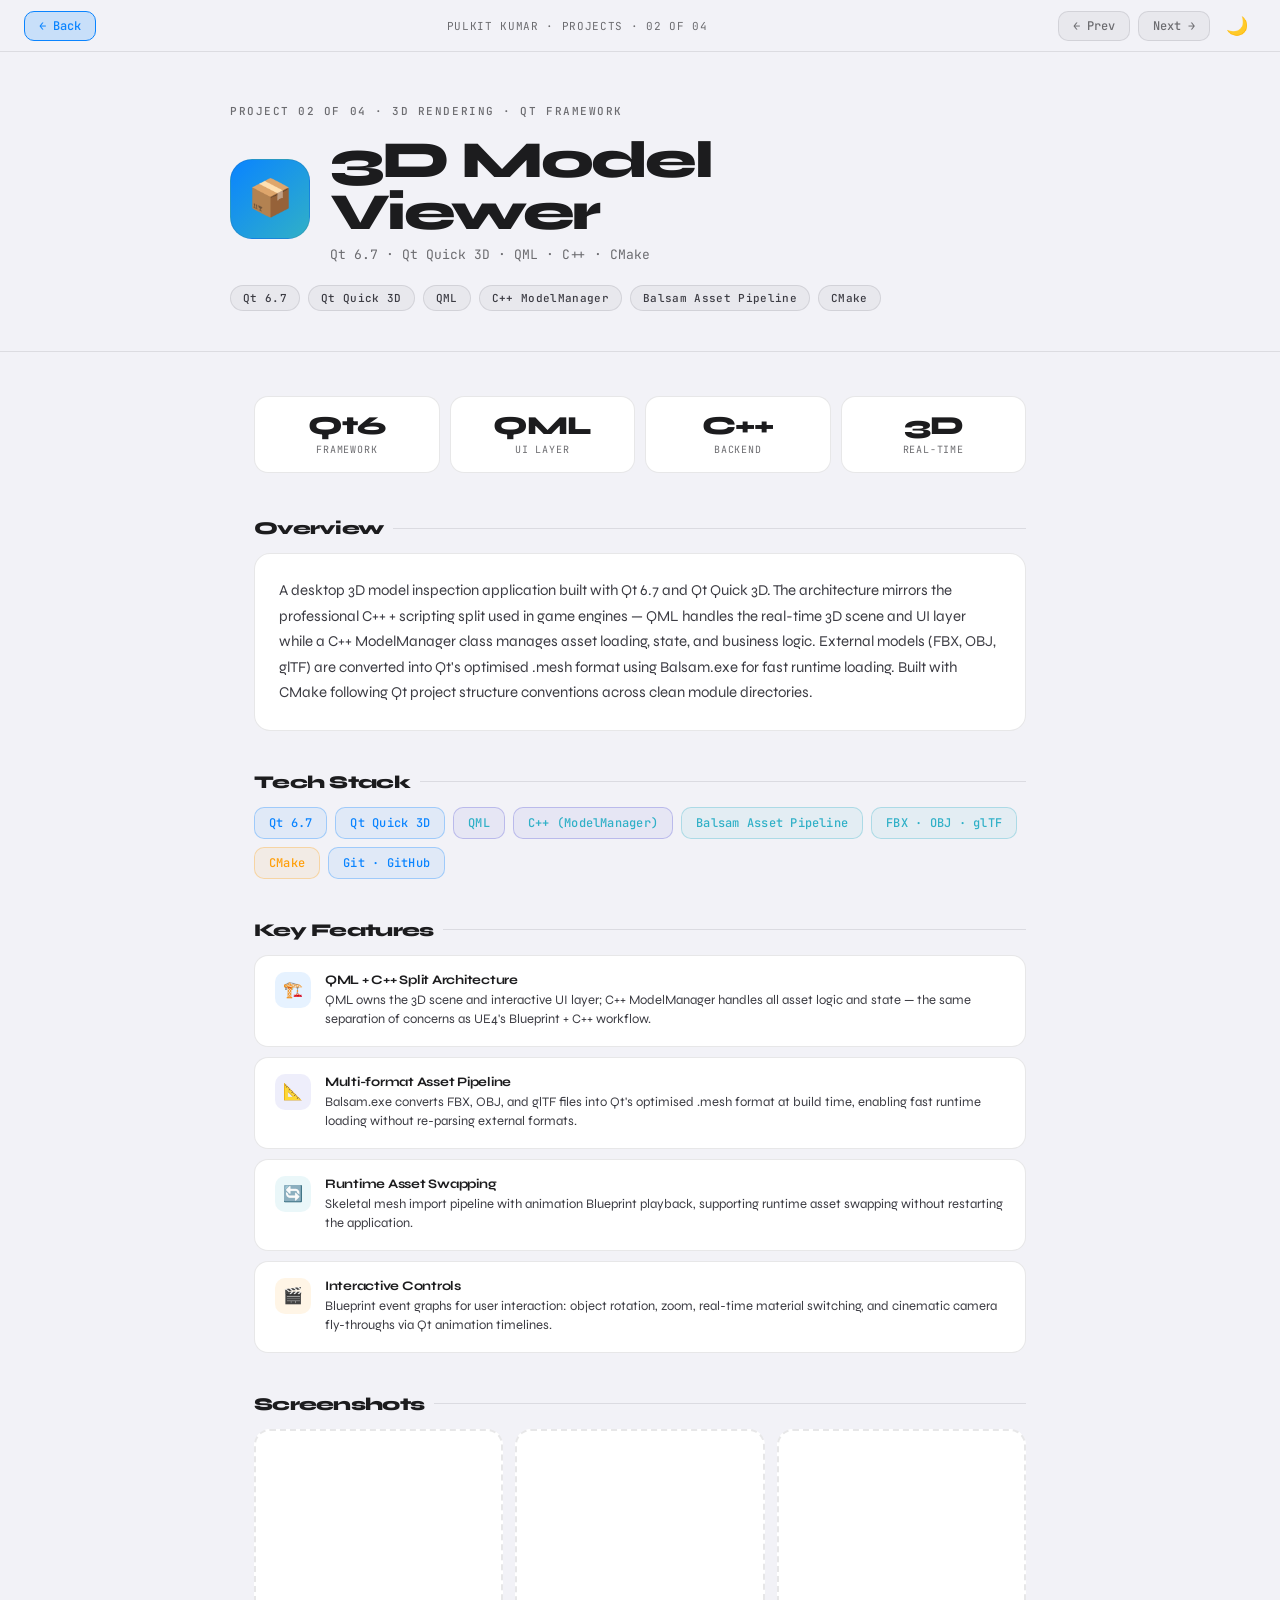
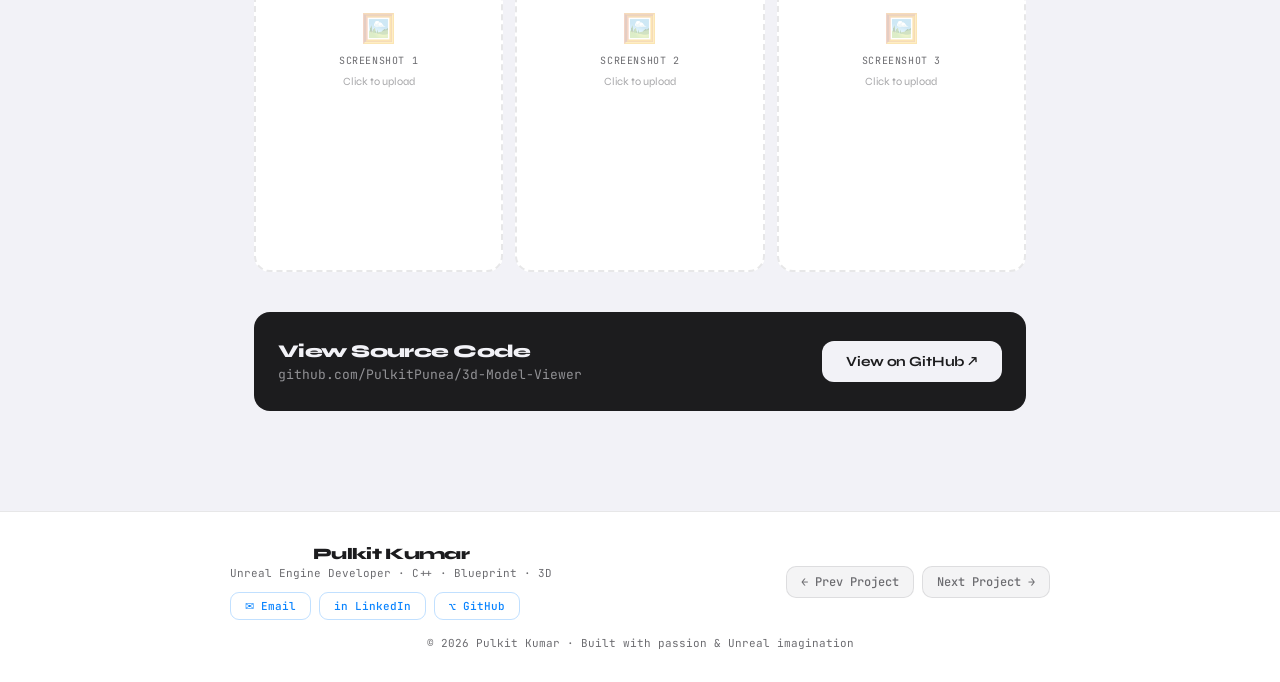
==== project-3d-model-viewer.html @ 206bf2f6 "designChange-2.1" ====
<!DOCTYPE html>
<html lang="en" data-theme="light">
<head>
<meta charset="UTF-8"/>
<meta name="viewport" content="width=device-width,initial-scale=1.0"/>
<title>3D Model Viewer · Pulkit Kumar</title>
<link href="https://fonts.googleapis.com/css2?family=Syne:wght@400;700;800&family=JetBrains+Mono:wght@400;500&display=swap" rel="stylesheet"/>
<link rel="stylesheet" href="style.css"/>
</head>
<body><nav class="proj-nav">
  <div class="proj-nav-left"><a class="back-btn" href="index.html">← Back</a></div>
  <div class="proj-nav-center">pulkit kumar · projects · 02 of 04</div>
  <div class="proj-nav-right">
    <a class="prev-next" href="project-vehicle-simulator.html">← Prev</a>
    <a class="prev-next" href="project-facemask.html">Next →</a>
    <button class="theme-btn" id="themeBtn" onclick="toggleTheme()">🌙</button>
  </div>
</nav>
<div class="proj-hero">
  <div class="proj-hero-inner">
    <div class="proj-eyebrow">Project 02 of 04 · 3D Rendering · Qt Framework</div>
    <div class="proj-icon-title">
      <div class="proj-icon-big">📦</div>
      <div>
        <div class="proj-title">3D Model<br>Viewer</div>
        <div class="proj-subtitle">Qt 6.7 · Qt Quick 3D · QML · C++ · CMake</div>
      </div>
    </div>
    <div class="proj-hero-meta">
      <span class="meta-pill">Qt 6.7</span>
      <span class="meta-pill">Qt Quick 3D</span>
      <span class="meta-pill">QML</span>
      <span class="meta-pill">C++ ModelManager</span>
      <span class="meta-pill">Balsam Asset Pipeline</span>
      <span class="meta-pill">CMake</span>
    </div>
  </div>
</div>
<div class="proj-content">
  <div class="proj-stats">
    <div class="proj-stat-card"><div class="proj-stat-num">Qt6</div><div class="proj-stat-label">Framework</div></div>
    <div class="proj-stat-card"><div class="proj-stat-num">QML</div><div class="proj-stat-label">UI Layer</div></div>
    <div class="proj-stat-card"><div class="proj-stat-num">C++</div><div class="proj-stat-label">Backend</div></div>
    <div class="proj-stat-card"><div class="proj-stat-num">3D</div><div class="proj-stat-label">Real-time</div></div>
  </div>
  <div class="proj-section">
    <div class="proj-section-title">Overview</div>
    <div class="proj-overview">A desktop 3D model inspection application built with Qt 6.7 and Qt Quick 3D. The architecture mirrors the professional C++ + scripting split used in game engines — QML handles the real-time 3D scene and UI layer while a C++ ModelManager class manages asset loading, state, and business logic. External models (FBX, OBJ, glTF) are converted into Qt's optimised .mesh format using Balsam.exe for fast runtime loading. Built with CMake following Qt project structure conventions across clean module directories.</div>
  </div>
  <div class="proj-section">
    <div class="proj-section-title">Tech Stack</div>
    <div class="tech-grid">
      <span class="tech-tag tt-blue">Qt 6.7</span>
      <span class="tech-tag tt-blue">Qt Quick 3D</span>
      <span class="tech-tag tt-indigo">QML</span>
      <span class="tech-tag tt-indigo">C++ (ModelManager)</span>
      <span class="tech-tag tt-teal">Balsam Asset Pipeline</span>
      <span class="tech-tag tt-teal">FBX · OBJ · glTF</span>
      <span class="tech-tag tt-orange">CMake</span>
      <span class="tech-tag tt-blue">Git · GitHub</span>
    </div>
  </div>
  <div class="proj-section">
    <div class="proj-section-title">Key Features</div>
    <div class="features-list">
      <div class="feature-row"><div class="feature-icon fi-blue">🏗️</div><div><div class="feature-label">QML + C++ Split Architecture</div><div class="feature-desc">QML owns the 3D scene and interactive UI layer; C++ ModelManager handles all asset logic and state — the same separation of concerns as UE4's Blueprint + C++ workflow.</div></div></div>
      <div class="feature-row"><div class="feature-icon fi-indigo">📐</div><div><div class="feature-label">Multi-format Asset Pipeline</div><div class="feature-desc">Balsam.exe converts FBX, OBJ, and glTF files into Qt's optimised .mesh format at build time, enabling fast runtime loading without re-parsing external formats.</div></div></div>
      <div class="feature-row"><div class="feature-icon fi-teal">🔄</div><div><div class="feature-label">Runtime Asset Swapping</div><div class="feature-desc">Skeletal mesh import pipeline with animation Blueprint playback, supporting runtime asset swapping without restarting the application.</div></div></div>
      <div class="feature-row"><div class="feature-icon fi-orange">🎬</div><div><div class="feature-label">Interactive Controls</div><div class="feature-desc">Blueprint event graphs for user interaction: object rotation, zoom, real-time material switching, and cinematic camera fly-throughs via Qt animation timelines.</div></div></div>
    </div>
  </div>
  <div class="proj-section">
    <div class="proj-section-title">Screenshots</div>
    <div class="screenshots-grid"><div class="screenshot-slot" id="ss0">
        <input type="file" accept="image/*" onchange="loadImage(this,'ss0')"/>
        <div class="ss-icon">🖼️</div>
        <div class="ss-label">Screenshot 1</div>
        <div class="ss-hint">Click to upload</div>
        <img id="ss0-img" src="" alt=""/>
      </div><div class="screenshot-slot" id="ss1">
        <input type="file" accept="image/*" onchange="loadImage(this,'ss1')"/>
        <div class="ss-icon">🖼️</div>
        <div class="ss-label">Screenshot 2</div>
        <div class="ss-hint">Click to upload</div>
        <img id="ss1-img" src="" alt=""/>
      </div><div class="screenshot-slot" id="ss2">
        <input type="file" accept="image/*" onchange="loadImage(this,'ss2')"/>
        <div class="ss-icon">🖼️</div>
        <div class="ss-label">Screenshot 3</div>
        <div class="ss-hint">Click to upload</div>
        <img id="ss2-img" src="" alt=""/>
      </div></div>
  </div>
  <div class="proj-section"><div class="github-cta">
      <div>
        <div class="github-cta-title">View Source Code</div>
        <div class="github-cta-sub">github.com/PulkitPunea/3d-Model-Viewer</div>
      </div>
      <a class="github-link" href="https://github.com/PulkitPunea/3d-Model-Viewer" target="_blank">View on GitHub ↗</a>
    </div></div>
</div><footer class="proj-footer">
  <div class="proj-footer-inner">
    <div>
      <div class="pf-name">Pulkit Kumar</div>
      <div class="pf-sub">Unreal Engine Developer · C++ · Blueprint · 3D</div>
      <div class="pf-links">
        <a class="pf-link" href="mailto:pulkitpunea2@gmail.com">✉ Email</a>
        <a class="pf-link" href="https://www.linkedin.com/in/pulkit-kumar-53a23a259/" target="_blank">in LinkedIn</a>
        <a class="pf-link" href="https://github.com/PulkitPunea" target="_blank">⌥ GitHub</a>
      </div>
    </div>
    <div class="pf-nav">
      <a class="pf-nav-btn" href="project-vehicle-simulator.html">← Prev Project</a>
      <a class="pf-nav-btn" href="project-facemask.html">Next Project →</a>
    </div>
  </div>
  <div class="pf-copy">© 2026 Pulkit Kumar · Built with passion & Unreal imagination</div>
</footer><script>
let t="light";
function toggleTheme(){t=t==="light"?"dark":"light";document.documentElement.setAttribute("data-theme",t);document.getElementById("themeBtn").textContent=t==="dark"?"☀️":"🌙";}
function loadImage(input,id){const f=input.files[0];if(!f)return;const r=new FileReader();r.onload=e=>{document.getElementById(id+"-img").src=e.target.result;document.getElementById(id).classList.add("has-image");};r.readAsDataURL(f);}
</script></body></html>
---- style.css ----
/* ============================================================
   PULKIT KUMAR PORTFOLIO — style.css
   ============================================================

   THEME SWITCHER — uncomment ONE block to activate a theme
   ---------------------------------------------------------- */

/* ── THEME 1: Blue + Purple (Indigo) — DEFAULT ──
:root {
  --accent:  #0A84FF;
  --accent2: #5856D6;
  --accentG: linear-gradient(135deg, #0A84FF, #5856D6);
  --accentGH:linear-gradient(90deg,  #0A84FF, #5856D6);
  --glow:    rgba(10, 132, 255, .18);
  --banner:  linear-gradient(90deg, #0A84FF, #5856D6);
}
*/
/* ── THEME 2: Blue + Teal — uncomment to use ── */
:root {
  --accent:  #0A84FF;
  --accent2: #30B0C7;
  --accentG: linear-gradient(135deg, #0A84FF, #30B0C7);
  --accentGH:linear-gradient(90deg,  #0A84FF, #30B0C7);
  --glow:    rgba(10, 132, 255, .18);
  --banner:  linear-gradient(90deg, #0A84FF, #30B0C7);
}

/* ── THEME 3: Blue + Orange — uncomment to use ──
:root {
  --accent:  #0A84FF;
  --accent2: #FF9F0A;
  --accentG: linear-gradient(135deg, #0A84FF, #FF9F0A);
  --accentGH:linear-gradient(90deg,  #0A84FF, #FF9F0A);
  --glow:    rgba(10, 132, 255, .18);
  --banner:  linear-gradient(90deg, #0A84FF, #FF9F0A);
}
*/

/* ── THEME 4: Pure Blue (monochrome) — uncomment to use ──
:root {
  --accent:  #0A84FF;
  --accent2: #0062CC;
  --accentG: linear-gradient(135deg, #0A84FF, #0062CC);
  --accentGH:linear-gradient(90deg,  #0A84FF, #0062CC);
  --glow:    rgba(10, 132, 255, .18);
  --banner:  linear-gradient(90deg, #0A84FF, #0062CC);
}
*/

/* ── THEME 5: Purple + Pink (Indigo + Rose) — uncomment to use ──
:root {
  --accent:  #5856D6;
  --accent2: #FF2D78;
  --accentG: linear-gradient(135deg, #5856D6, #FF2D78);
  --accentGH:linear-gradient(90deg,  #5856D6, #FF2D78);
  --glow:    rgba(88, 86, 214, .18);
  --banner:  linear-gradient(90deg, #5856D6, #FF2D78);
}
*/

/* ── THEME 6: Green + Blue (original) — uncomment to use ──
:root {
  --accent:  #1A6B3C;
  --accent2: #0A84FF;
  --accentG: linear-gradient(135deg, #1A6B3C, #0A84FF);
  --accentGH:linear-gradient(90deg,  #1A6B3C, #0A84FF);
  --glow:    rgba(26, 107, 60, .18);
  --banner:  linear-gradient(90deg, #1A6B3C, #0A84FF);
}
*/

/* ============================================================
   SHARED VARIABLES (light + dark)
   ============================================================ */
:root {
  --blue:#0A84FF;--indigo:#5856D6;--teal:#30B0C7;--green:#34C759;
  --orange:#FF9F0A;--red:#FF3B30;
  --bg:#f2f2f7;--surface:#fff;--surface2:rgba(118,118,128,.08);
  --text:#1c1c1e;--text2:#3c3c43;--text3:#6c6c70;
  --sep:rgba(60,60,67,.12);--sep2:rgba(60,60,67,.06);
  --radius:16px;--radius2:12px;--radius3:20px;
}
[data-theme="dark"]{
  --bg:#000;--surface:#1c1c1e;--surface2:rgba(255,255,255,.08);
  --text:#fff;--text2:#ebebf5cc;--text3:#ebebf566;
  --sep:rgba(255,255,255,.12);--sep2:rgba(255,255,255,.06);
}

/* ============================================================
   RESET + BASE
   ============================================================ */
*{margin:0;padding:0;box-sizing:border-box}
html{scroll-behavior:smooth}
body{font-family:"Syne",system-ui,sans-serif;background:var(--bg);color:var(--text);
     transition:background .3s,color .3s;overflow-x:hidden}

/* ============================================================
   NAV
   ============================================================ */
nav{background:var(--bg);border-bottom:.5px solid var(--sep);padding:0 20px;
    display:flex;align-items:center;justify-content:space-between;height:52px;
    position:sticky;top:0;z-index:200;backdrop-filter:blur(20px);-webkit-backdrop-filter:blur(20px)}
.nav-left{display:flex;align-items:center;gap:4px}
.nav-tab{font-size:13px;font-weight:700;color:var(--text3);padding:7px 13px;border-radius:10px;
         cursor:pointer;border:none;background:none;font-family:"Syne",sans-serif;transition:all .2s}
.nav-tab.active{color:var(--accent);background:rgba(10,132,255,.1)}
.nav-right{display:flex;align-items:center;gap:8px}
.search-wrap{position:relative}
.search-input{background:var(--surface2);border:none;border-radius:10px;padding:7px 12px 7px 32px;
              font-size:13px;color:var(--text);font-family:"Syne",sans-serif;width:160px;outline:none;transition:width .3s}
.search-input:focus{width:220px;background:var(--surface);box-shadow:0 0 0 2px var(--glow)}
.search-icon{position:absolute;left:10px;top:50%;transform:translateY(-50%);color:var(--text3);pointer-events:none}
.theme-btn{background:none;border:none;cursor:pointer;font-size:18px;padding:4px 8px;border-radius:8px;
           transition:background .2s;color:var(--text)}
.theme-btn:hover{background:var(--surface2)}

/* ============================================================
   SEEKING BANNER
   ============================================================ */
.seeking-banner{background:var(--banner);padding:12px 20px;display:flex;align-items:center;
                justify-content:center;gap:12px;cursor:pointer;position:relative;overflow:hidden}
.seeking-banner::before{content:"";position:absolute;inset:0;
  background:repeating-linear-gradient(90deg,transparent,transparent 40px,rgba(255,255,255,.04) 40px,rgba(255,255,255,.04) 41px)}
.banner-pill{background:rgba(255,255,255,.2);color:#fff;font-size:11px;font-weight:700;
             font-family:"JetBrains Mono",monospace;padding:3px 10px;border-radius:20px;
             letter-spacing:.06em;text-transform:uppercase;flex-shrink:0}
.banner-text{color:#fff;font-size:13px;font-weight:700;letter-spacing:-.01em}
.banner-arrow{color:rgba(255,255,255,.7);font-size:14px;margin-left:4px}

/* ============================================================
   HERO
   ============================================================ */
.hero{padding:52px 24px 36px;max-width:860px;margin:0 auto}
.hero-top{display:flex;align-items:center;gap:24px;margin-bottom:20px}
.hero-avatar{width:90px;height:90px;border-radius:50%;object-fit:cover;
             border:3px solid var(--accent);box-shadow:0 0 0 4px var(--glow);
             flex-shrink:0;opacity:0;animation:fadeUp .5s .1s ease forwards}
.hero-eyebrow{font-family:"JetBrains Mono",monospace;font-size:11px;font-weight:500;
              color:var(--accent);text-transform:uppercase;letter-spacing:.14em;
              margin-bottom:8px;opacity:0;animation:fadeUp .5s .15s ease forwards}
.hero-name{font-size:clamp(42px,7vw,72px);font-weight:800;line-height:.95;
           letter-spacing:-.05em;color:var(--text);opacity:0;animation:fadeUp .5s .2s ease forwards}
.hero-name .grad{background:var(--accentG);-webkit-background-clip:text;
                 -webkit-text-fill-color:transparent;background-clip:text}
.hero-role{margin-top:14px;font-size:17px;color:var(--text3);font-weight:400;
           letter-spacing:-.01em;height:24px;opacity:0;animation:fadeUp .5s .3s ease forwards}
.typewriter{color:var(--accent);font-weight:700;border-right:2px solid var(--accent);padding-right:2px}
.hero-stats{display:flex;gap:28px;margin-top:28px;opacity:0;animation:fadeUp .5s .4s ease forwards}
.stat{text-align:center}
.stat-num{font-size:28px;font-weight:800;letter-spacing:-.04em;color:var(--text);line-height:1}
.stat-label{font-family:"JetBrains Mono",monospace;font-size:10px;color:var(--text3);
            text-transform:uppercase;letter-spacing:.08em;margin-top:3px}
.stat-div{width:.5px;background:var(--sep);height:40px;align-self:center}
.hero-badges{margin-top:22px;display:flex;flex-wrap:wrap;gap:7px;opacity:0;animation:fadeUp .5s .5s ease forwards}
.badge{font-family:"JetBrains Mono",monospace;font-size:11px;font-weight:500;
       padding:5px 11px;border-radius:20px;border:.5px solid;letter-spacing:.02em;white-space:nowrap}
.b-accent{color:var(--accent);border-color:rgba(10,132,255,.25);background:rgba(10,132,255,.07)}
.b-accent2{color:var(--accent2);border-color:rgba(88,86,214,.25);background:rgba(88,86,214,.07)}
.b-teal{color:#30B0C7;border-color:rgba(48,176,199,.25);background:rgba(48,176,199,.07)}
/* keep legacy aliases */
.b-blue{color:var(--accent);border-color:rgba(10,132,255,.25);background:rgba(10,132,255,.07)}
.b-indigo{color:var(--accent2);border-color:rgba(88,86,214,.25);background:rgba(88,86,214,.07)}
.b-green{color:var(--accent);border-color:rgba(10,132,255,.25);background:rgba(10,132,255,.07)}

/* ============================================================
   SECTIONS
   ============================================================ */
.section{max-width:860px;margin:0 auto;padding:0 24px 44px}
.section-header{display:flex;align-items:baseline;justify-content:space-between;margin-bottom:16px}
.section-title{font-size:22px;font-weight:800;letter-spacing:-.04em}
.section-more{font-size:14px;color:var(--accent);font-weight:700;cursor:pointer;
              border:none;background:none;font-family:"Syne",sans-serif}

/* ============================================================
   FEATURED CARD
   ============================================================ */
.featured-card{border-radius:var(--radius3);overflow:hidden;background:var(--surface);
               border:.5px solid var(--sep);cursor:pointer;transition:transform .25s,box-shadow .25s;
               opacity:0;animation:fadeUp .5s .3s ease forwards}
.featured-card:hover{transform:translateY(-3px);box-shadow:0 16px 48px rgba(0,0,0,.14)}
.featured-banner{height:210px;display:flex;align-items:flex-end;padding:22px;
                 position:relative;overflow:hidden}
.fb-0{background:linear-gradient(135deg,#0d1020,#1a1050,var(--accent2),var(--accent))}
.featured-icon{width:68px;height:68px;border-radius:18px;display:flex;align-items:center;
               justify-content:center;font-size:30px;background:rgba(255,255,255,.12);
               border:.5px solid rgba(255,255,255,.2);flex-shrink:0;backdrop-filter:blur(10px)}
.featured-text{padding-left:16px;flex:1}
.f-cat{font-family:"JetBrains Mono",monospace;font-size:10px;font-weight:500;
       color:rgba(255,255,255,.55);text-transform:uppercase;letter-spacing:.1em}
.f-title{font-size:22px;font-weight:800;color:#fff;letter-spacing:-.04em;line-height:1.05;margin-top:3px}
.f-sub{font-size:12px;color:rgba(255,255,255,.55);margin-top:5px}
.featured-body{padding:16px 20px 20px;display:flex;align-items:flex-start;
               justify-content:space-between;gap:16px}
.featured-desc{font-size:14px;color:var(--text2);line-height:1.55;flex:1;font-weight:400}

/* ============================================================
   GET BUTTON (App Store style)
   ============================================================ */
.get-btn{
  background:var(--surface2);color:var(--accent);
  font-size:13px;font-weight:700;font-family:"Syne",sans-serif;
  padding:7px 22px;border-radius:20px;border:none;cursor:pointer;
  white-space:nowrap;flex-shrink:0;transition:all .2s;
  letter-spacing:-.01em;text-decoration:none;
  display:inline-flex;align-items:center;justify-content:center;
  min-width:76px;position:relative;overflow:hidden;
}
.get-btn:hover,.get-btn.open{background:var(--accent);color:#fff}
.get-btn.loading{color:transparent;pointer-events:none}
.get-btn.loading::after{
  content:"";position:absolute;top:50%;left:50%;
  width:14px;height:14px;margin:-7px 0 0 -7px;
  border:2px solid rgba(255,255,255,.3);border-top-color:var(--accent);
  border-radius:50%;animation:spin .7s linear infinite;
}
.get-btn.open{background:var(--accent);color:#fff}

/* ============================================================
   ALL PROJECTS GRID
   ============================================================ */
.apps-grid{display:grid;grid-template-columns:1fr 1fr;gap:.5px;background:var(--sep);
           border-radius:var(--radius2);overflow:hidden;border:.5px solid var(--sep);
           opacity:0;animation:fadeUp .5s .4s ease forwards}
.app-row{background:var(--surface);padding:13px 15px;display:flex;align-items:center;
         gap:12px;cursor:pointer;transition:background .15s;text-decoration:none}
.app-row:hover{background:rgba(10,132,255,.04)}
.app-icon{width:52px;height:52px;border-radius:14px;display:flex;align-items:center;
          justify-content:center;font-size:22px;flex-shrink:0;position:relative}
.ai-0{background:linear-gradient(135deg,#0d1020,var(--accent2))}
.ai-1{background:linear-gradient(135deg,#003d44,#30B0C7)}
.ai-2{background:linear-gradient(135deg,#7a2500,#FF6B35)}
.ai-3{background:linear-gradient(135deg,#1a0d3a,#5856D6)}
.new-dot{position:absolute;top:-3px;right:-3px;width:10px;height:10px;
         background:var(--red);border-radius:50%;border:2px solid var(--bg)}
.app-info{flex:1;min-width:0}
.app-name{font-size:13px;font-weight:700;letter-spacing:-.02em;white-space:nowrap;
          overflow:hidden;text-overflow:ellipsis;color:var(--text)}
.app-tag{font-family:"JetBrains Mono",monospace;font-size:10px;color:var(--text3);margin-top:2px}
.app-stars{display:flex;gap:1px;margin-top:4px}
.star{color:#FF9F0A;font-size:10px}

/* small GET button in grid rows */
.get-sm{
  background:var(--surface2);color:var(--accent);
  font-size:12px;font-weight:700;font-family:"Syne",sans-serif;
  padding:5px 16px;border-radius:14px;border:none;cursor:pointer;
  flex-shrink:0;transition:all .2s;white-space:nowrap;text-decoration:none;
  min-width:60px;text-align:center;position:relative;overflow:hidden;
  display:inline-flex;align-items:center;justify-content:center;
}
.get-sm:hover,.get-sm.open{background:var(--accent);color:#fff}
.get-sm.loading{color:transparent;pointer-events:none}
.get-sm.loading::after{
  content:"";position:absolute;top:50%;left:50%;
  width:12px;height:12px;margin:-6px 0 0 -6px;
  border:2px solid rgba(255,255,255,.3);border-top-color:var(--accent);
  border-radius:50%;animation:spin .7s linear infinite;
}

/* ============================================================
   SKILLS
   ============================================================ */
.skills-grid{display:grid;grid-template-columns:1fr 1fr;gap:10px;
             opacity:0;animation:fadeUp .5s .35s ease forwards}
.skill-card{background:var(--surface);border:.5px solid var(--sep);
            border-radius:var(--radius2);padding:14px 16px}
.skill-header{display:flex;justify-content:space-between;align-items:baseline;margin-bottom:10px}
.skill-name{font-size:13px;font-weight:700;letter-spacing:-.01em}
.skill-pct{font-family:"JetBrains Mono",monospace;font-size:11px;color:var(--text3)}
.skill-track{height:6px;background:var(--surface2);border-radius:3px;overflow:hidden}
.skill-fill{height:100%;border-radius:3px;width:0;transition:width 1.2s cubic-bezier(.4,0,.2,1)}
.sf-accent{background:var(--accentGH)}
.sf-teal{background:linear-gradient(90deg,#30B0C7,#34C759)}
.sf-indigo{background:var(--accent2)}
.sf-orange{background:linear-gradient(90deg,#FF9F0A,#FF3B30)}
.sf-blue{background:var(--accentGH)}
/* legacy aliases */
.sf-green{background:var(--accentGH)}

/* ============================================================
   CHANGELOG
   ============================================================ */
.changelog{background:var(--surface);border:.5px solid var(--sep);
           border-radius:var(--radius2);overflow:hidden;
           opacity:0;animation:fadeUp .5s .35s ease forwards}
.cl-row{padding:16px 18px;border-bottom:.5px solid var(--sep2);
        display:flex;gap:14px;align-items:flex-start}
.cl-row:last-child{border-bottom:none}
.cl-ver{font-family:"JetBrains Mono",monospace;font-size:10px;font-weight:500;
        color:var(--accent);background:var(--glow);border:.5px solid var(--accent);
        padding:3px 9px;border-radius:10px;white-space:nowrap;flex-shrink:0;margin-top:2px}
.cl-date{font-family:"JetBrains Mono",monospace;font-size:10px;color:var(--text3);margin-bottom:4px}
.cl-title{font-size:14px;font-weight:700;letter-spacing:-.02em;margin-bottom:4px}
.cl-desc{font-size:12px;color:var(--text2);line-height:1.5;font-weight:400}

/* ============================================================
   REVIEWS
   ============================================================ */
.reviews-grid{display:grid;grid-template-columns:1fr 1fr;gap:10px;
              opacity:0;animation:fadeUp .5s .35s ease forwards}
.review-card{background:var(--surface);border:.5px solid var(--sep);
             border-radius:var(--radius2);padding:16px}
.review-stars{display:flex;gap:2px;margin-bottom:8px}
.review-text{font-size:13px;color:var(--text2);line-height:1.5;font-weight:400;
             margin-bottom:10px;font-style:italic}
.review-author{display:flex;align-items:center;gap:8px}
.review-avatar{width:28px;height:28px;border-radius:50%;display:flex;align-items:center;
               justify-content:center;font-size:11px;font-weight:700;flex-shrink:0}
.ra-blue{background:rgba(10,132,255,.12);color:var(--blue)}
.ra-indigo{background:rgba(88,86,214,.12);color:var(--indigo)}
.ra-teal{background:rgba(48,176,199,.12);color:var(--teal)}
.ra-green{background:rgba(10,132,255,.12);color:var(--accent)}
.review-name{font-size:12px;font-weight:700;letter-spacing:-.01em}
.review-role{font-family:"JetBrains Mono",monospace;font-size:10px;color:var(--text3)}

/* ============================================================
   EDUCATION
   ============================================================ */
.edu-list{display:flex;flex-direction:column;gap:10px;
          opacity:0;animation:fadeUp .5s .35s ease forwards}
.edu-card{background:var(--surface);border:.5px solid var(--sep);
          border-radius:var(--radius2);padding:16px 18px;display:flex;align-items:center;gap:14px}
.edu-dot{width:42px;height:42px;border-radius:12px;background:var(--accentG);
         display:flex;align-items:center;justify-content:center;font-size:18px;flex-shrink:0}
.edu-title{font-size:14px;font-weight:700;letter-spacing:-.02em}
.edu-sub{font-family:"JetBrains Mono",monospace;font-size:11px;color:var(--text3);margin-top:3px}
.edu-gpa{margin-left:auto;font-family:"JetBrains Mono",monospace;font-size:14px;
         font-weight:500;color:var(--accent);white-space:nowrap}

/* ============================================================
   CERTIFICATIONS
   ============================================================ */
.cert-list{display:flex;flex-direction:column;gap:10px;
           opacity:0;animation:fadeUp .5s .35s ease forwards}
.cert-card{background:var(--surface);border:.5px solid var(--sep);
           border-radius:var(--radius2);padding:14px 18px;display:flex;align-items:center;gap:14px}
.cert-dot{width:42px;height:42px;border-radius:12px;
          background:linear-gradient(135deg,#FF9F0A,#FF3B30);
          display:flex;align-items:center;justify-content:center;font-size:18px;flex-shrink:0}
.cert-info{flex:1;min-width:0}
.cert-title{font-size:13px;font-weight:700;letter-spacing:-.02em;line-height:1.3}
.cert-sub{font-family:"JetBrains Mono",monospace;font-size:10px;color:var(--text3);margin-top:3px}
.cert-right{display:flex;flex-direction:column;align-items:flex-end;gap:6px;flex-shrink:0}
.cert-badge{font-family:"JetBrains Mono",monospace;font-size:10px;font-weight:500;
            color:#FF9F0A;background:rgba(255,159,10,.1);border:.5px solid rgba(255,159,10,.3);
            padding:3px 8px;border-radius:8px;white-space:nowrap}
.cert-link{font-family:"JetBrains Mono",monospace;font-size:10px;font-weight:500;
           color:var(--accent);text-decoration:none;border:.5px solid rgba(10,132,255,.25);
           padding:3px 8px;border-radius:8px;white-space:nowrap;transition:all .15s}
.cert-link:hover{background:var(--accent);color:#fff;border-color:var(--accent)}

/* ============================================================
   INFORMATION GRID
   ============================================================ */
.info-grid{display:grid;grid-template-columns:repeat(3,1fr);gap:10px;
           opacity:0;animation:fadeUp .5s .35s ease forwards}
.info-card{background:var(--surface);border:.5px solid var(--sep);
           border-radius:var(--radius2);padding:14px 16px}
.info-label{font-family:"JetBrains Mono",monospace;font-size:10px;font-weight:500;
            color:var(--text3);text-transform:uppercase;letter-spacing:.1em;margin-bottom:6px}
.info-value{font-size:13px;font-weight:600;color:var(--text);letter-spacing:-.01em;line-height:1.35}

/* ============================================================
   NO RESULTS
   ============================================================ */
.no-results{text-align:center;padding:40px 20px;color:var(--text3);font-size:14px;display:none}

/* ============================================================
   FOOTER
   ============================================================ */
footer{background:var(--surface);border-top:.5px solid var(--sep);padding:28px 24px;text-align:center}
.footer-name{font-size:20px;font-weight:800;letter-spacing:-.04em;margin-bottom:6px}
.footer-sub{font-size:13px;color:var(--text3);margin-bottom:18px;font-family:"JetBrains Mono",monospace}
.footer-links{display:flex;justify-content:center;gap:10px;flex-wrap:wrap;margin-bottom:14px}
.footer-link{font-family:"JetBrains Mono",monospace;font-size:12px;color:var(--accent);
             text-decoration:none;border:.5px solid rgba(10,132,255,.3);padding:7px 16px;
             border-radius:10px;transition:all .15s;font-weight:500}
.footer-link:hover{background:var(--accent);color:#fff;border-color:var(--accent)}
.footer-copy{font-size:11px;color:var(--text3);font-family:"JetBrains Mono",monospace}

/* ============================================================
   PROJECT PAGE STYLES
   ============================================================ */
.proj-nav{
  background:var(--bg);border-bottom:.5px solid var(--sep);
  padding:0 24px;display:flex;align-items:center;justify-content:space-between;
  height:52px;position:sticky;top:0;z-index:200;
  backdrop-filter:blur(20px);-webkit-backdrop-filter:blur(20px);
}
.proj-nav-left{display:flex;align-items:center;gap:12px}
.back-btn{
  display:inline-flex;align-items:center;gap:6px;
  font-family:"JetBrains Mono",monospace;font-size:12px;font-weight:500;
  color:var(--accent);text-decoration:none;
  background:var(--glow);border:.5px solid var(--accent);
  padding:6px 14px;border-radius:10px;transition:all .15s;
}
.back-btn:hover{background:var(--accent);color:#fff}
.proj-nav-center{font-family:"JetBrains Mono",monospace;font-size:11px;
                 color:var(--text3);letter-spacing:.06em;text-transform:uppercase}
.proj-nav-right{display:flex;align-items:center;gap:8px}
.prev-next{
  display:inline-flex;align-items:center;gap:6px;
  font-family:"JetBrains Mono",monospace;font-size:12px;font-weight:500;
  color:var(--text3);text-decoration:none;
  background:var(--surface2);border:.5px solid var(--sep);
  padding:6px 14px;border-radius:10px;transition:all .15s;
}
.prev-next:hover{color:var(--accent);border-color:var(--accent);background:var(--glow)}

/* project hero */
.proj-hero{padding:52px 24px 40px;border-bottom:.5px solid var(--sep)}
.proj-hero-inner{max-width:820px;margin:0 auto}
.proj-eyebrow{
  font-family:"JetBrains Mono",monospace;font-size:11px;font-weight:500;
  color:var(--text3);text-transform:uppercase;letter-spacing:.14em;
  margin-bottom:16px;opacity:0;animation:fadeUp .5s .1s ease forwards;
}
.proj-icon-title{display:flex;align-items:center;gap:20px;margin-bottom:22px;
                 opacity:0;animation:fadeUp .5s .2s ease forwards}
.proj-icon-big{
  width:80px;height:80px;border-radius:22px;background:var(--accentG);
  border:.5px solid var(--sep);display:flex;align-items:center;justify-content:center;
  font-size:36px;flex-shrink:0;
}
.proj-title{font-size:clamp(30px,6vw,52px);font-weight:800;color:var(--text);
            letter-spacing:-.05em;line-height:1}
.proj-subtitle{font-size:13px;color:var(--text3);margin-top:8px;font-weight:400;
               font-family:"JetBrains Mono",monospace}
.proj-hero-meta{display:flex;gap:8px;flex-wrap:wrap;opacity:0;animation:fadeUp .5s .3s ease forwards}
.meta-pill{
  font-family:"JetBrains Mono",monospace;font-size:11px;font-weight:500;
  background:var(--surface2);color:var(--text2);border:.5px solid var(--sep);
  padding:5px 12px;border-radius:20px;letter-spacing:.03em;
}

/* ── PROJECT HERO STYLE A: Full gradient banner ──
   Uncomment this block and comment block B to use */
/*
.proj-hero{
  background:linear-gradient(160deg,#050510,#0d0d30,var(--accent2),var(--accent));
  padding:64px 24px 52px;position:relative;overflow:hidden;
  border-bottom:none;
}
.proj-hero::before{
  content:"";position:absolute;inset:0;
  background:repeating-linear-gradient(45deg,transparent,transparent 60px,rgba(255,255,255,.015) 60px,rgba(255,255,255,.015) 61px);
}
.proj-hero::after{
  content:"";position:absolute;bottom:-1px;left:0;right:0;height:60px;
  background:linear-gradient(to bottom,transparent,var(--bg));
}
.proj-hero-inner{position:relative;z-index:1}
.proj-eyebrow{color:rgba(255,255,255,.5)}
.proj-title{color:#fff}
.proj-subtitle{color:rgba(255,255,255,.55)}
.proj-icon-big{background:rgba(255,255,255,.12);border:.5px solid rgba(255,255,255,.2);backdrop-filter:blur(10px)}
.meta-pill{background:rgba(255,255,255,.1);color:rgba(255,255,255,.8);border:.5px solid rgba(255,255,255,.15)}
*/

/* ── PROJECT HERO STYLE B: Frosted glass ── (active by default)
   Uncomment this block and comment block A to use frosted glass */
/*
.proj-hero{
  background:linear-gradient(160deg,rgba(10,132,255,.06),rgba(88,86,214,.06));
  border-bottom:.5px solid var(--sep);
  padding:52px 24px 40px;
  backdrop-filter:blur(40px);
}
*/

/* project content */
.proj-content{max-width:820px;margin:0 auto;padding:44px 24px 60px}
.proj-stats{display:grid;grid-template-columns:repeat(4,1fr);gap:10px;
            margin-bottom:44px;opacity:0;animation:fadeUp .5s .35s ease forwards}
.proj-stat-card{background:var(--surface);border:.5px solid var(--sep);
                border-radius:14px;padding:16px;text-align:center}
.proj-stat-num{font-size:26px;font-weight:800;letter-spacing:-.04em;color:var(--text);line-height:1}
.proj-stat-label{font-family:"JetBrains Mono",monospace;font-size:10px;color:var(--text3);
                 text-transform:uppercase;letter-spacing:.08em;margin-top:4px}
.proj-section{margin-bottom:40px;opacity:0;animation:fadeUp .5s .4s ease forwards}
.proj-section-title{
  font-size:18px;font-weight:800;letter-spacing:-.04em;
  margin-bottom:14px;display:flex;align-items:center;gap:10px;
}
.proj-section-title::after{content:"";flex:1;height:.5px;background:var(--sep)}
.proj-overview{background:var(--surface);border:.5px solid var(--sep);
               border-radius:16px;padding:24px;
               font-size:15px;color:var(--text2);line-height:1.7;font-weight:400}
.tech-grid{display:flex;flex-wrap:wrap;gap:8px}
.tech-tag{font-family:"JetBrains Mono",monospace;font-size:12px;font-weight:500;
          padding:7px 14px;border-radius:10px;border:.5px solid;letter-spacing:.02em}
.tt-accent{color:var(--accent);border-color:rgba(10,132,255,.3);background:rgba(10,132,255,.07)}
.tt-accent2{color:var(--accent2);border-color:rgba(88,86,214,.3);background:rgba(88,86,214,.07)}
.tt-teal{color:#30B0C7;border-color:rgba(48,176,199,.3);background:rgba(48,176,199,.07)}
.tt-orange{color:#FF9F0A;border-color:rgba(255,159,10,.3);background:rgba(255,159,10,.07)}
/* legacy aliases */
.tt-green{color:var(--accent);border-color:rgba(10,132,255,.3);background:rgba(10,132,255,.07)}
.tt-blue{color:var(--accent);border-color:rgba(10,132,255,.3);background:rgba(10,132,255,.07)}
.tt-indigo{color:var(--accent2);border-color:rgba(88,86,214,.3);background:rgba(88,86,214,.07)}
.features-list{display:flex;flex-direction:column;gap:10px}
.feature-row{background:var(--surface);border:.5px solid var(--sep);border-radius:14px;
             padding:16px 20px;display:flex;align-items:flex-start;gap:14px}
.feature-icon{width:36px;height:36px;border-radius:10px;flex-shrink:0;
              display:flex;align-items:center;justify-content:center;font-size:16px}
.fi-accent{background:var(--glow)}
.fi-blue{background:rgba(10,132,255,.1)}
.fi-indigo{background:rgba(88,86,214,.1)}
.fi-teal{background:rgba(48,176,199,.1)}
.fi-orange{background:rgba(255,159,10,.1)}
.fi-green{background:rgba(10,132,255,.1)}
.feature-label{font-size:13px;font-weight:700;letter-spacing:-.02em;margin-bottom:3px}
.feature-desc{font-size:13px;color:var(--text2);line-height:1.5;font-weight:400}
.screenshots-grid{display:grid;grid-template-columns:repeat(3,1fr);gap:12px}
.screenshot-slot{
  aspect-ratio:9/16;border-radius:16px;border:2px dashed var(--sep);
  display:flex;flex-direction:column;align-items:center;justify-content:center;
  gap:8px;background:var(--surface);transition:border-color .2s,background .2s;
  cursor:pointer;position:relative;overflow:hidden;
}
.screenshot-slot:hover{border-color:var(--accent);background:var(--glow)}
.screenshot-slot input[type=file]{position:absolute;inset:0;opacity:0;cursor:pointer;width:100%;height:100%}
.ss-icon{font-size:28px;opacity:.3}
.ss-label{font-family:"JetBrains Mono",monospace;font-size:10px;color:var(--text3);
          text-align:center;letter-spacing:.06em;text-transform:uppercase}
.ss-hint{font-size:11px;color:var(--text3);opacity:.6}
.screenshot-slot img{position:absolute;inset:0;width:100%;height:100%;
                     object-fit:cover;border-radius:14px;display:none}
.screenshot-slot.has-image img{display:block}
.screenshot-slot.has-image .ss-icon,
.screenshot-slot.has-image .ss-label,
.screenshot-slot.has-image .ss-hint{display:none}
.github-cta{background:var(--text);color:var(--bg);border-radius:16px;padding:28px 24px;
            display:flex;align-items:center;justify-content:space-between;gap:20px}
.github-cta-title{font-size:18px;font-weight:800;letter-spacing:-.04em;margin-bottom:4px}
.github-cta-sub{font-size:13px;opacity:.55;font-family:"JetBrains Mono",monospace}
.github-link{
  display:inline-flex;align-items:center;gap:8px;
  background:var(--bg);color:var(--text);font-size:14px;font-weight:700;
  font-family:"Syne",sans-serif;padding:12px 24px;border-radius:12px;
  text-decoration:none;transition:opacity .15s;white-space:nowrap;
  flex-shrink:0;letter-spacing:-.01em;
}
.github-link:hover{opacity:.8}
.proj-footer{background:var(--surface);border-top:.5px solid var(--sep);padding:32px 24px}
.proj-footer-inner{max-width:820px;margin:0 auto;display:flex;align-items:center;
                   justify-content:space-between;gap:20px;flex-wrap:wrap}
.pf-name{font-size:16px;font-weight:800;letter-spacing:-.04em}
.pf-sub{font-family:"JetBrains Mono",monospace;font-size:11px;color:var(--text3);margin-top:3px}
.pf-links{display:flex;gap:8px;flex-wrap:wrap;margin-top:12px}
.pf-link{font-family:"JetBrains Mono",monospace;font-size:11px;font-weight:500;
         color:var(--accent);text-decoration:none;border:.5px solid rgba(10,132,255,.25);
         padding:6px 14px;border-radius:9px;transition:all .15s}
.pf-link:hover{background:var(--accent);color:#fff;border-color:var(--accent)}
.pf-nav{display:flex;gap:8px}
.pf-nav-btn{display:inline-flex;align-items:center;gap:5px;
            font-family:"JetBrains Mono",monospace;font-size:12px;font-weight:500;
            color:var(--text3);text-decoration:none;background:var(--surface2);
            border:.5px solid var(--sep);padding:7px 14px;border-radius:10px;transition:all .15s}
.pf-nav-btn:hover{color:var(--accent);border-color:var(--accent)}
.pf-copy{font-family:"JetBrains Mono",monospace;font-size:11px;color:var(--text3);
         margin-top:16px;text-align:center}

/* ============================================================
   ANIMATIONS
   ============================================================ */
@keyframes fadeUp{from{opacity:0;transform:translateY(18px)}to{opacity:1;transform:translateY(0)}}
@keyframes blink{0%,100%{opacity:1}50%{opacity:0}}
@keyframes spin{to{transform:rotate(360deg)}}
.typewriter{animation:blink .8s infinite}

/* ============================================================
   RESPONSIVE
   ============================================================ */
@media(max-width:600px){
  .apps-grid,.skills-grid,.reviews-grid,.info-grid{grid-template-columns:1fr}
  .hero-stats{gap:16px}
  .hero-top{flex-direction:column;align-items:flex-start}
  .proj-stats{grid-template-columns:repeat(2,1fr)}
  .screenshots-grid{grid-template-columns:1fr 1fr}
  .github-cta{flex-direction:column;align-items:flex-start}
  .proj-nav-center{display:none}
  .proj-footer-inner{flex-direction:column;align-items:flex-start}
}
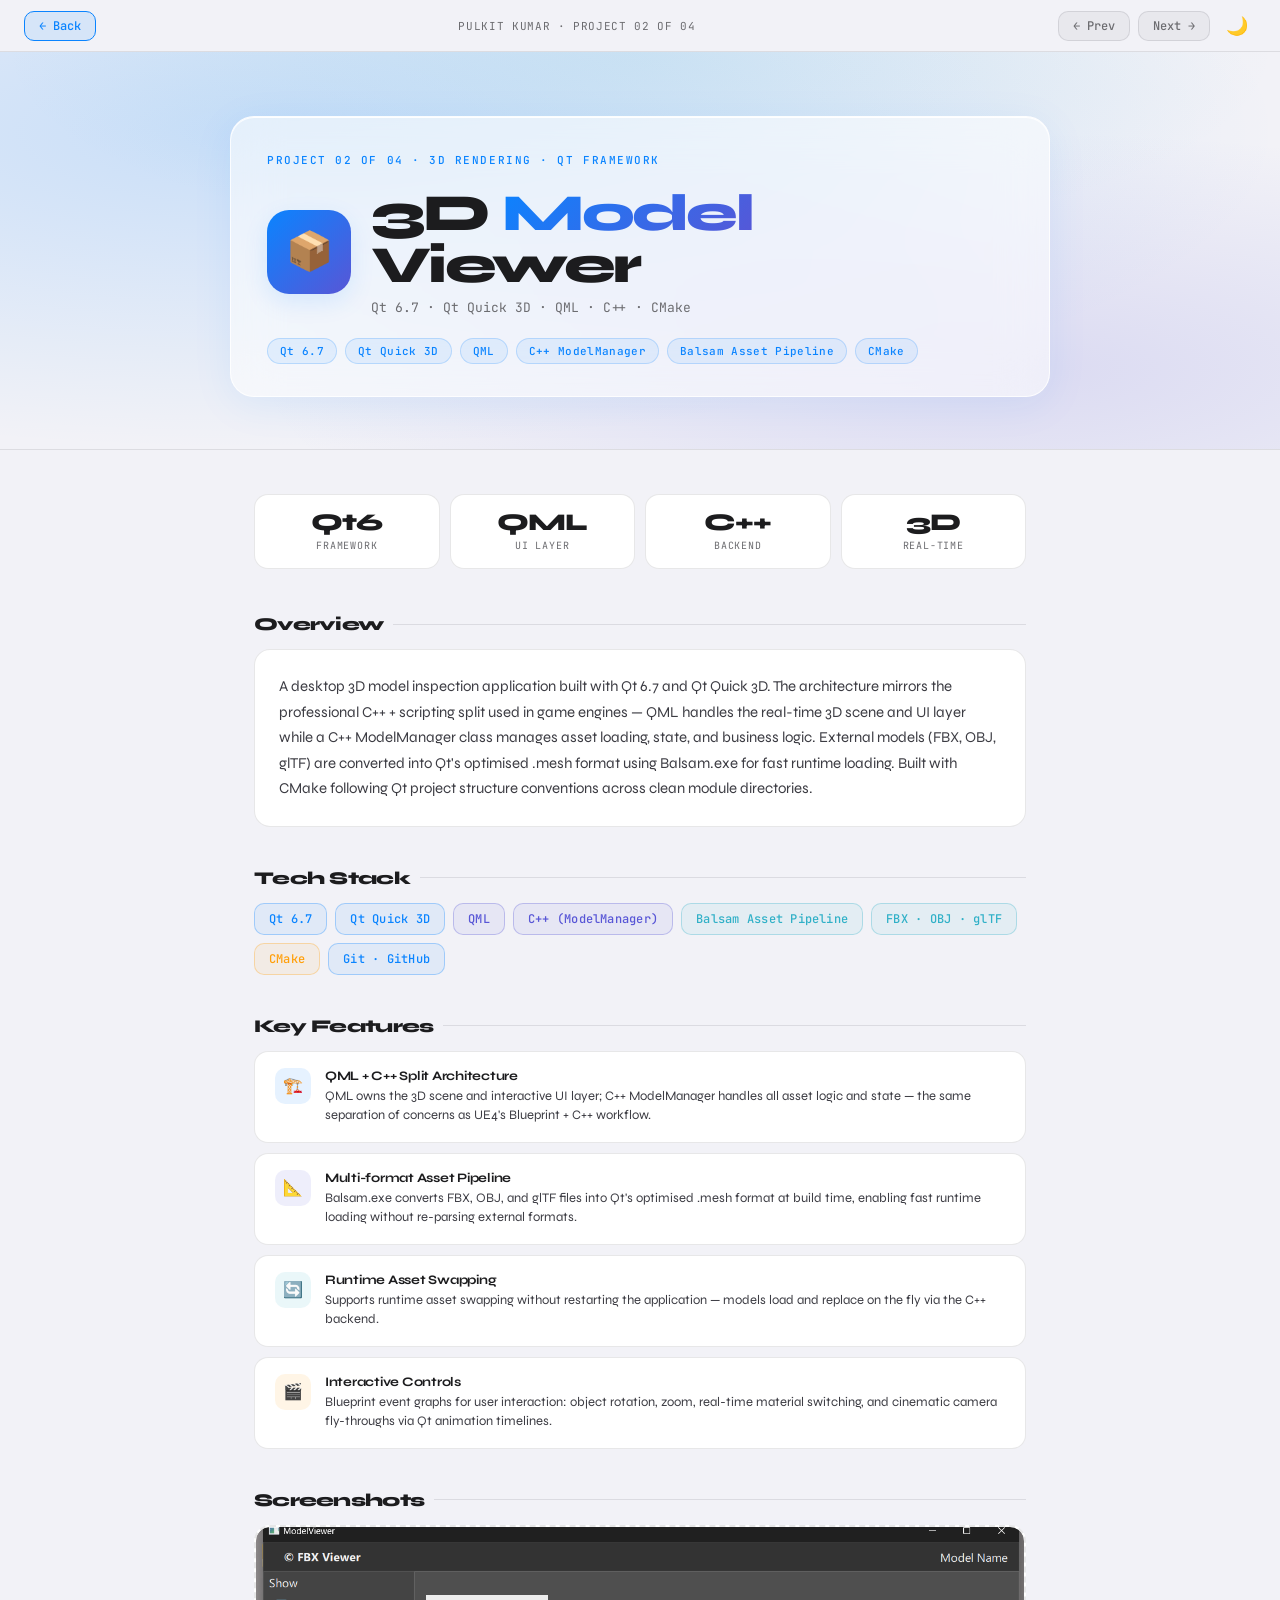
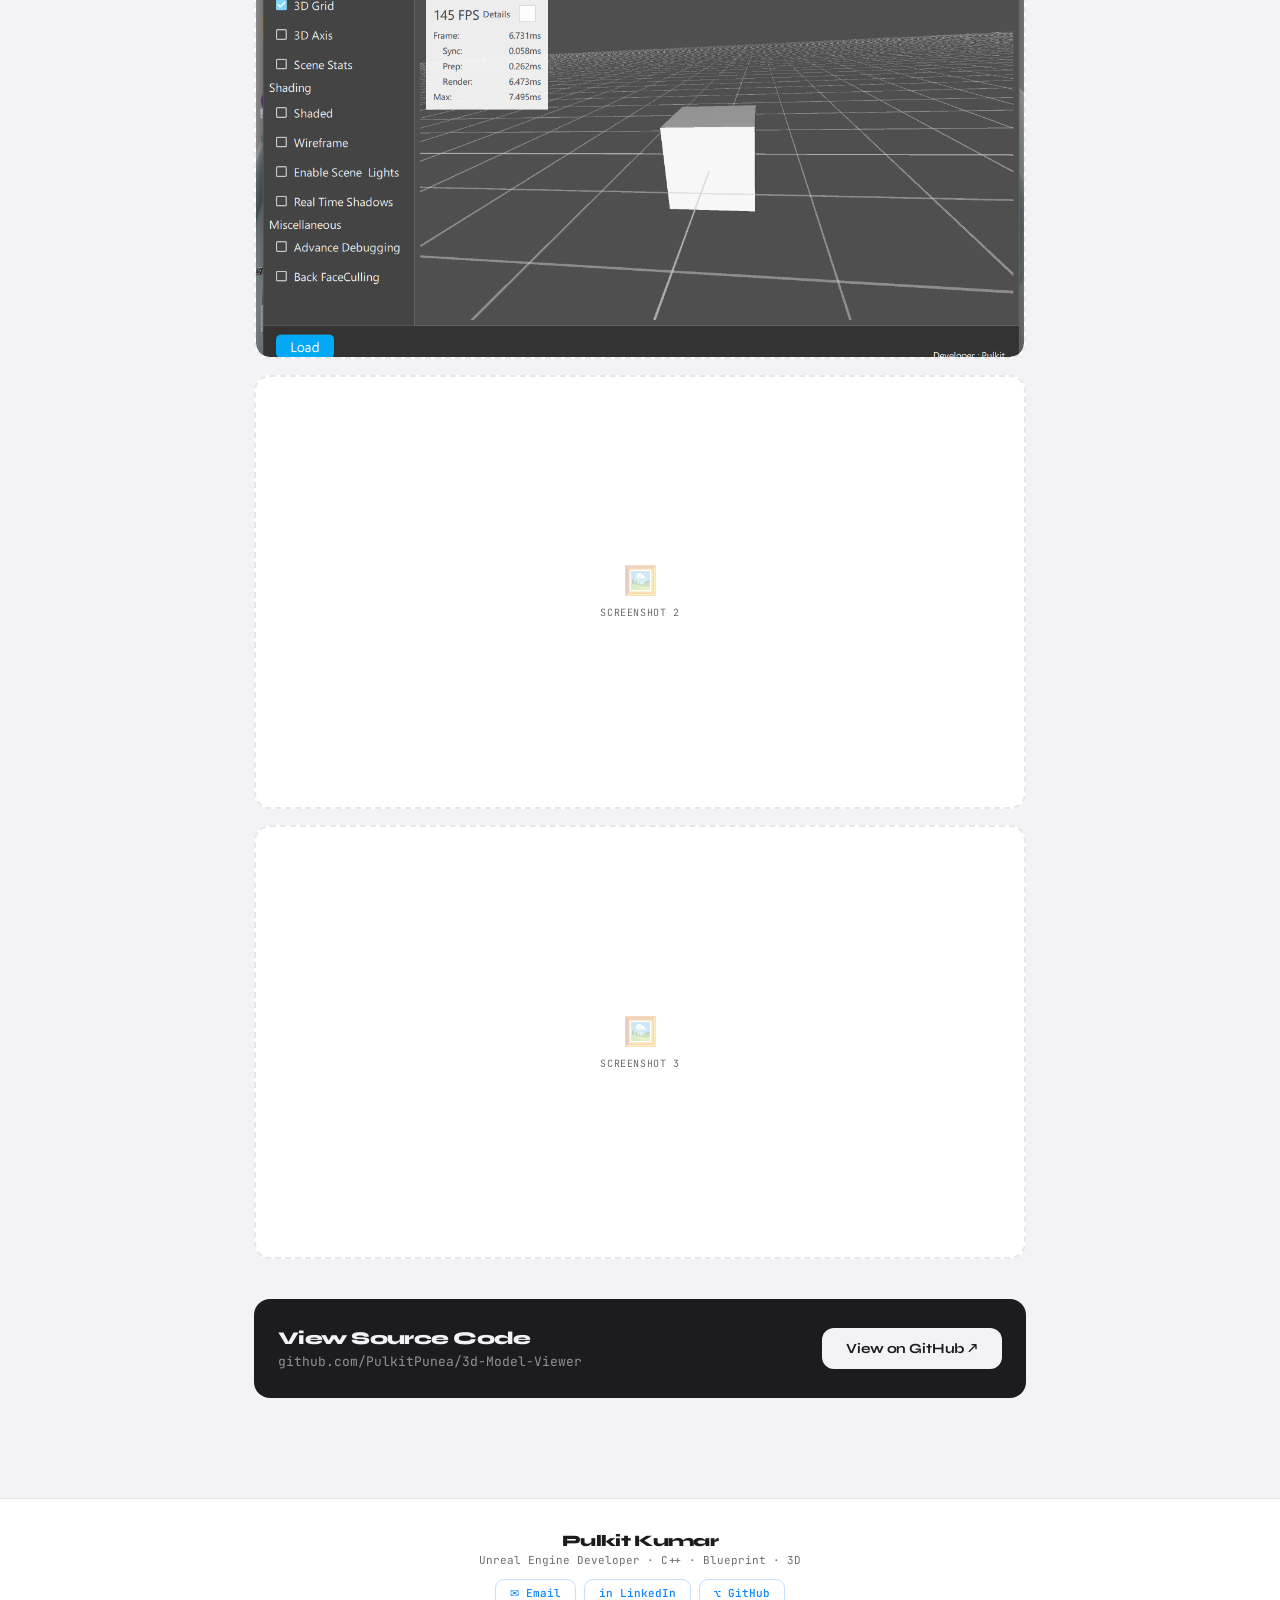
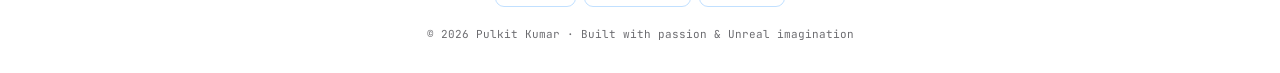
==== commit 6274ddd1: "designChange-2.2(FrostedGlass)" ====
--- a/project-3d-model-viewer.html
+++ b/project-3d-model-viewer.html
@@ -4,25 +4,31 @@
 <meta charset="UTF-8"/>
 <meta name="viewport" content="width=device-width,initial-scale=1.0"/>
 <title>3D Model Viewer · Pulkit Kumar</title>
+<link rel="preconnect" href="https://fonts.googleapis.com"/>
 <link href="https://fonts.googleapis.com/css2?family=Syne:wght@400;700;800&family=JetBrains+Mono:wght@400;500&display=swap" rel="stylesheet"/>
 <link rel="stylesheet" href="style.css"/>
 </head>
-<body><nav class="proj-nav">
-  <div class="proj-nav-left"><a class="back-btn" href="index.html">← Back</a></div>
-  <div class="proj-nav-center">pulkit kumar · projects · 02 of 04</div>
+<body>
+
+<nav class="site-nav">
+  <div class="proj-nav-left">
+    <a class="back-btn" href="index.html">← Back</a>
+  </div>
+  <div class="proj-nav-center">pulkit kumar · project 02 of 04</div>
   <div class="proj-nav-right">
     <a class="prev-next" href="project-vehicle-simulator.html">← Prev</a>
     <a class="prev-next" href="project-facemask.html">Next →</a>
     <button class="theme-btn" id="themeBtn" onclick="toggleTheme()">🌙</button>
   </div>
 </nav>
+
 <div class="proj-hero">
-  <div class="proj-hero-inner">
+  <div class="proj-hero-glass">
     <div class="proj-eyebrow">Project 02 of 04 · 3D Rendering · Qt Framework</div>
     <div class="proj-icon-title">
       <div class="proj-icon-big">📦</div>
       <div>
-        <div class="proj-title">3D Model<br>Viewer</div>
+        <div class="proj-title">3D <span class="proj-title-grad">Model</span><br>Viewer</div>
         <div class="proj-subtitle">Qt 6.7 · Qt Quick 3D · QML · C++ · CMake</div>
       </div>
     </div>
@@ -36,17 +42,21 @@
     </div>
   </div>
 </div>
+
 <div class="proj-content">
+
   <div class="proj-stats">
     <div class="proj-stat-card"><div class="proj-stat-num">Qt6</div><div class="proj-stat-label">Framework</div></div>
     <div class="proj-stat-card"><div class="proj-stat-num">QML</div><div class="proj-stat-label">UI Layer</div></div>
     <div class="proj-stat-card"><div class="proj-stat-num">C++</div><div class="proj-stat-label">Backend</div></div>
     <div class="proj-stat-card"><div class="proj-stat-num">3D</div><div class="proj-stat-label">Real-time</div></div>
   </div>
+
   <div class="proj-section">
     <div class="proj-section-title">Overview</div>
     <div class="proj-overview">A desktop 3D model inspection application built with Qt 6.7 and Qt Quick 3D. The architecture mirrors the professional C++ + scripting split used in game engines — QML handles the real-time 3D scene and UI layer while a C++ ModelManager class manages asset loading, state, and business logic. External models (FBX, OBJ, glTF) are converted into Qt's optimised .mesh format using Balsam.exe for fast runtime loading. Built with CMake following Qt project structure conventions across clean module directories.</div>
   </div>
+
   <div class="proj-section">
     <div class="proj-section-title">Tech Stack</div>
     <div class="tech-grid">
@@ -60,45 +70,76 @@
       <span class="tech-tag tt-blue">Git · GitHub</span>
     </div>
   </div>
+
   <div class="proj-section">
     <div class="proj-section-title">Key Features</div>
     <div class="features-list">
-      <div class="feature-row"><div class="feature-icon fi-blue">🏗️</div><div><div class="feature-label">QML + C++ Split Architecture</div><div class="feature-desc">QML owns the 3D scene and interactive UI layer; C++ ModelManager handles all asset logic and state — the same separation of concerns as UE4's Blueprint + C++ workflow.</div></div></div>
-      <div class="feature-row"><div class="feature-icon fi-indigo">📐</div><div><div class="feature-label">Multi-format Asset Pipeline</div><div class="feature-desc">Balsam.exe converts FBX, OBJ, and glTF files into Qt's optimised .mesh format at build time, enabling fast runtime loading without re-parsing external formats.</div></div></div>
-      <div class="feature-row"><div class="feature-icon fi-teal">🔄</div><div><div class="feature-label">Runtime Asset Swapping</div><div class="feature-desc">Skeletal mesh import pipeline with animation Blueprint playback, supporting runtime asset swapping without restarting the application.</div></div></div>
-      <div class="feature-row"><div class="feature-icon fi-orange">🎬</div><div><div class="feature-label">Interactive Controls</div><div class="feature-desc">Blueprint event graphs for user interaction: object rotation, zoom, real-time material switching, and cinematic camera fly-throughs via Qt animation timelines.</div></div></div>
+      <div class="feature-row">
+        <div class="feature-icon fi-blue">🏗️</div>
+        <div><div class="feature-label">QML + C++ Split Architecture</div><div class="feature-desc">QML owns the 3D scene and interactive UI layer; C++ ModelManager handles all asset logic and state — the same separation of concerns as UE4's Blueprint + C++ workflow.</div></div>
+      </div>
+      <div class="feature-row">
+        <div class="feature-icon fi-indigo">📐</div>
+        <div><div class="feature-label">Multi-format Asset Pipeline</div><div class="feature-desc">Balsam.exe converts FBX, OBJ, and glTF files into Qt's optimised .mesh format at build time, enabling fast runtime loading without re-parsing external formats.</div></div>
+      </div>
+      <div class="feature-row">
+        <div class="feature-icon fi-teal">🔄</div>
+        <div><div class="feature-label">Runtime Asset Swapping</div><div class="feature-desc">Supports runtime asset swapping without restarting the application — models load and replace on the fly via the C++ backend.</div></div>
+      </div>
+      <div class="feature-row">
+        <div class="feature-icon fi-orange">🎬</div>
+        <div><div class="feature-label">Interactive Controls</div><div class="feature-desc">Blueprint event graphs for user interaction: object rotation, zoom, real-time material switching, and cinematic camera fly-throughs via Qt animation timelines.</div></div>
+      </div>
     </div>
   </div>
+
   <div class="proj-section">
     <div class="proj-section-title">Screenshots</div>
-    <div class="screenshots-grid"><div class="screenshot-slot" id="ss0">
-        <input type="file" accept="image/*" onchange="loadImage(this,'ss0')"/>
-        <div class="ss-icon">🖼️</div>
-        <div class="ss-label">Screenshot 1</div>
-        <div class="ss-hint">Click to upload</div>
-        <img id="ss0-img" src="" alt=""/>
-      </div><div class="screenshot-slot" id="ss1">
-        <input type="file" accept="image/*" onchange="loadImage(this,'ss1')"/>
-        <div class="ss-icon">🖼️</div>
-        <div class="ss-label">Screenshot 2</div>
-        <div class="ss-hint">Click to upload</div>
-        <img id="ss1-img" src="" alt=""/>
-      </div><div class="screenshot-slot" id="ss2">
-        <input type="file" accept="image/*" onchange="loadImage(this,'ss2')"/>
-        <div class="ss-icon">🖼️</div>
-        <div class="ss-label">Screenshot 3</div>
-        <div class="ss-hint">Click to upload</div>
-        <img id="ss2-img" src="" alt=""/>
-      </div></div>
+    <!-- data-layout: "horizontal" = scroll row | "vertical" = stacked landscape -->
+    <div class="screenshots-wrap" data-layout="vertical">
+      <div class="ss-arrow ss-arrow-left">&#8249;</div>
+      <div class="screenshots-scroll">
+        <div class="screenshot-slot">
+          <div class="ss-icon">&#x1F5BC;&#xFE0F;</div>
+          <div class="ss-label">Screenshot 1</div>
+          <img src="img/model-viewer-ss1.png" alt="Screenshot 1"/>
+        </div>
+        <div class="screenshot-slot">
+          <div class="ss-icon">&#x1F5BC;&#xFE0F;</div>
+          <div class="ss-label">Screenshot 2</div>
+          <img src="" alt="Screenshot 2"/>
+        </div>
+        <div class="screenshot-slot">
+          <div class="ss-icon">&#x1F5BC;&#xFE0F;</div>
+          <div class="ss-label">Screenshot 3</div>
+          <img src="" alt="Screenshot 3"/>
+        </div>
+        <!-- ADD MORE: copy this block and set src="images/your-screenshot.jpg"
+        <div class="screenshot-slot">
+          <div class="ss-icon">&#x1F5BC;&#xFE0F;</div>
+          <div class="ss-label">Screenshot 4</div>
+          <img src="" alt="Screenshot 4"/>
+        </div>
+        -->
+      </div>
+      <div class="ss-arrow ss-arrow-right">&#8250;</div>
+    </div>
+    <div class="ss-dots"></div>
   </div>
-  <div class="proj-section"><div class="github-cta">
+
+  <div class="proj-section">
+    <div class="github-cta">
       <div>
         <div class="github-cta-title">View Source Code</div>
         <div class="github-cta-sub">github.com/PulkitPunea/3d-Model-Viewer</div>
       </div>
       <a class="github-link" href="https://github.com/PulkitPunea/3d-Model-Viewer" target="_blank">View on GitHub ↗</a>
-    </div></div>
-</div><footer class="proj-footer">
+    </div>
+  </div>
+
+</div>
+
+<footer class="proj-footer">
   <div class="proj-footer-inner">
     <div>
       <div class="pf-name">Pulkit Kumar</div>
@@ -109,14 +150,10 @@
         <a class="pf-link" href="https://github.com/PulkitPunea" target="_blank">⌥ GitHub</a>
       </div>
     </div>
-    <div class="pf-nav">
-      <a class="pf-nav-btn" href="project-vehicle-simulator.html">← Prev Project</a>
-      <a class="pf-nav-btn" href="project-facemask.html">Next Project →</a>
-    </div>
   </div>
-  <div class="pf-copy">© 2026 Pulkit Kumar · Built with passion & Unreal imagination</div>
-</footer><script>
-let t="light";
-function toggleTheme(){t=t==="light"?"dark":"light";document.documentElement.setAttribute("data-theme",t);document.getElementById("themeBtn").textContent=t==="dark"?"☀️":"🌙";}
-function loadImage(input,id){const f=input.files[0];if(!f)return;const r=new FileReader();r.onload=e=>{document.getElementById(id+"-img").src=e.target.result;document.getElementById(id).classList.add("has-image");};r.readAsDataURL(f);}
-</script></body></html>+  <span class="pf-copy">© 2026 Pulkit Kumar · Built with passion & Unreal imagination</span>
+</footer>
+
+<script src="script.js"></script>
+</body>
+</html>
--- a/style.css
+++ b/style.css
@@ -1,79 +1,42 @@
 /* ============================================================
    PULKIT KUMAR PORTFOLIO — style.css
+   Shared across index.html + all project pages
    ============================================================
 
-   THEME SWITCHER — uncomment ONE block to activate a theme
+   THEME SWITCHER
+   Uncomment ONE accent block, keep the rest commented.
    ---------------------------------------------------------- */
 
-/* ── THEME 1: Blue + Purple (Indigo) — DEFAULT ──
+/* ── THEME 1: Blue + Indigo (DEFAULT) ── */
 :root {
   --accent:  #0A84FF;
   --accent2: #5856D6;
   --accentG: linear-gradient(135deg, #0A84FF, #5856D6);
   --accentGH:linear-gradient(90deg,  #0A84FF, #5856D6);
-  --glow:    rgba(10, 132, 255, .18);
+  --glow:    rgba(10,132,255,.12);
   --banner:  linear-gradient(90deg, #0A84FF, #5856D6);
 }
+/* ── THEME 2: Blue + Teal
+:root{--accent:#0A84FF;--accent2:#30B0C7;--accentG:linear-gradient(135deg,#0A84FF,#30B0C7);--accentGH:linear-gradient(90deg,#0A84FF,#30B0C7);--glow:rgba(10,132,255,.12);--banner:linear-gradient(90deg,#0A84FF,#30B0C7)}
 */
-/* ── THEME 2: Blue + Teal — uncomment to use ── */
+/* ── THEME 3: Blue + Orange
+:root{--accent:#0A84FF;--accent2:#FF9F0A;--accentG:linear-gradient(135deg,#0A84FF,#FF9F0A);--accentGH:linear-gradient(90deg,#0A84FF,#FF9F0A);--glow:rgba(10,132,255,.12);--banner:linear-gradient(90deg,#0A84FF,#FF9F0A)}
+*/
+/* ── THEME 4: Pure Blue
+:root{--accent:#0A84FF;--accent2:#0062CC;--accentG:linear-gradient(135deg,#0A84FF,#0062CC);--accentGH:linear-gradient(90deg,#0A84FF,#0062CC);--glow:rgba(10,132,255,.12);--banner:linear-gradient(90deg,#0A84FF,#0062CC)}
+*/
+/* ── THEME 5: Purple + Pink
+:root{--accent:#5856D6;--accent2:#FF2D78;--accentG:linear-gradient(135deg,#5856D6,#FF2D78);--accentGH:linear-gradient(90deg,#5856D6,#FF2D78);--glow:rgba(88,86,214,.12);--banner:linear-gradient(90deg,#5856D6,#FF2D78)}
+*/
+/* ── THEME 6: Green + Blue (original)
+:root{--accent:#1A6B3C;--accent2:#0A84FF;--accentG:linear-gradient(135deg,#1A6B3C,#0A84FF);--accentGH:linear-gradient(90deg,#1A6B3C,#0A84FF);--glow:rgba(26,107,60,.12);--banner:linear-gradient(90deg,#1A6B3C,#0A84FF)}
+*/
+
+/* ============================================================
+   BASE VARIABLES
+   ============================================================ */
 :root {
-  --accent:  #0A84FF;
-  --accent2: #30B0C7;
-  --accentG: linear-gradient(135deg, #0A84FF, #30B0C7);
-  --accentGH:linear-gradient(90deg,  #0A84FF, #30B0C7);
-  --glow:    rgba(10, 132, 255, .18);
-  --banner:  linear-gradient(90deg, #0A84FF, #30B0C7);
-}
-
-/* ── THEME 3: Blue + Orange — uncomment to use ──
-:root {
-  --accent:  #0A84FF;
-  --accent2: #FF9F0A;
-  --accentG: linear-gradient(135deg, #0A84FF, #FF9F0A);
-  --accentGH:linear-gradient(90deg,  #0A84FF, #FF9F0A);
-  --glow:    rgba(10, 132, 255, .18);
-  --banner:  linear-gradient(90deg, #0A84FF, #FF9F0A);
-}
-*/
-
-/* ── THEME 4: Pure Blue (monochrome) — uncomment to use ──
-:root {
-  --accent:  #0A84FF;
-  --accent2: #0062CC;
-  --accentG: linear-gradient(135deg, #0A84FF, #0062CC);
-  --accentGH:linear-gradient(90deg,  #0A84FF, #0062CC);
-  --glow:    rgba(10, 132, 255, .18);
-  --banner:  linear-gradient(90deg, #0A84FF, #0062CC);
-}
-*/
-
-/* ── THEME 5: Purple + Pink (Indigo + Rose) — uncomment to use ──
-:root {
-  --accent:  #5856D6;
-  --accent2: #FF2D78;
-  --accentG: linear-gradient(135deg, #5856D6, #FF2D78);
-  --accentGH:linear-gradient(90deg,  #5856D6, #FF2D78);
-  --glow:    rgba(88, 86, 214, .18);
-  --banner:  linear-gradient(90deg, #5856D6, #FF2D78);
-}
-*/
-
-/* ── THEME 6: Green + Blue (original) — uncomment to use ──
-:root {
-  --accent:  #1A6B3C;
-  --accent2: #0A84FF;
-  --accentG: linear-gradient(135deg, #1A6B3C, #0A84FF);
-  --accentGH:linear-gradient(90deg,  #1A6B3C, #0A84FF);
-  --glow:    rgba(26, 107, 60, .18);
-  --banner:  linear-gradient(90deg, #1A6B3C, #0A84FF);
-}
-*/
-
-/* ============================================================
-   SHARED VARIABLES (light + dark)
-   ============================================================ */
-:root {
-  --blue:#0A84FF;--indigo:#5856D6;--teal:#30B0C7;--green:#34C759;
+  --blue:#0A84FF;--indigo:#5856D6;--teal:#30B0C7;
   --orange:#FF9F0A;--red:#FF3B30;
   --bg:#f2f2f7;--surface:#fff;--surface2:rgba(118,118,128,.08);
   --text:#1c1c1e;--text2:#3c3c43;--text3:#6c6c70;
@@ -95,32 +58,65 @@
      transition:background .3s,color .3s;overflow-x:hidden}
 
 /* ============================================================
-   NAV
-   ============================================================ */
-nav{background:var(--bg);border-bottom:.5px solid var(--sep);padding:0 20px;
-    display:flex;align-items:center;justify-content:space-between;height:52px;
-    position:sticky;top:0;z-index:200;backdrop-filter:blur(20px);-webkit-backdrop-filter:blur(20px)}
+   SHARED NAV
+   ============================================================ */
+.site-nav{
+  background:var(--bg);border-bottom:.5px solid var(--sep);
+  padding:0 24px;display:flex;align-items:center;justify-content:space-between;
+  height:52px;position:sticky;top:0;z-index:200;
+  backdrop-filter:blur(20px);-webkit-backdrop-filter:blur(20px);
+}
+/* index nav tabs */
 .nav-left{display:flex;align-items:center;gap:4px}
-.nav-tab{font-size:13px;font-weight:700;color:var(--text3);padding:7px 13px;border-radius:10px;
-         cursor:pointer;border:none;background:none;font-family:"Syne",sans-serif;transition:all .2s}
-.nav-tab.active{color:var(--accent);background:rgba(10,132,255,.1)}
+.nav-tab{font-size:13px;font-weight:700;color:var(--text3);padding:7px 13px;
+         border-radius:10px;cursor:pointer;border:none;background:none;
+         font-family:"Syne",sans-serif;transition:all .2s}
+.nav-tab.active{color:var(--accent);background:var(--glow)}
+/* project nav */
+.proj-nav-left{display:flex;align-items:center;gap:12px}
+.back-btn{
+  display:inline-flex;align-items:center;gap:6px;
+  font-family:"JetBrains Mono",monospace;font-size:12px;font-weight:500;
+  color:var(--accent);text-decoration:none;
+  background:var(--glow);border:.5px solid var(--accent);
+  padding:6px 14px;border-radius:10px;transition:all .15s;
+}
+.back-btn:hover{background:var(--accent);color:#fff}
+.proj-nav-center{font-family:"JetBrains Mono",monospace;font-size:11px;
+                 color:var(--text3);letter-spacing:.06em;text-transform:uppercase}
+.proj-nav-right{display:flex;align-items:center;gap:8px}
+.prev-next{
+  display:inline-flex;align-items:center;gap:6px;
+  font-family:"JetBrains Mono",monospace;font-size:12px;font-weight:500;
+  color:var(--text3);text-decoration:none;background:var(--surface2);
+  border:.5px solid var(--sep);padding:6px 14px;border-radius:10px;transition:all .15s;
+}
+.prev-next:hover{color:var(--accent);border-color:var(--accent)}
+/* shared right side */
 .nav-right{display:flex;align-items:center;gap:8px}
 .search-wrap{position:relative}
-.search-input{background:var(--surface2);border:none;border-radius:10px;padding:7px 12px 7px 32px;
-              font-size:13px;color:var(--text);font-family:"Syne",sans-serif;width:160px;outline:none;transition:width .3s}
+.search-input{background:var(--surface2);border:none;border-radius:10px;
+              padding:7px 12px 7px 32px;font-size:13px;color:var(--text);
+              font-family:"Syne",sans-serif;width:160px;outline:none;transition:width .3s}
 .search-input:focus{width:220px;background:var(--surface);box-shadow:0 0 0 2px var(--glow)}
-.search-icon{position:absolute;left:10px;top:50%;transform:translateY(-50%);color:var(--text3);pointer-events:none}
-.theme-btn{background:none;border:none;cursor:pointer;font-size:18px;padding:4px 8px;border-radius:8px;
-           transition:background .2s;color:var(--text)}
+.search-icon{position:absolute;left:10px;top:50%;transform:translateY(-50%);
+             color:var(--text3)}
+.theme-btn{background:none;border:none;cursor:pointer;font-size:18px;
+           padding:4px 8px;border-radius:8px;transition:background .2s;color:var(--text)}
 .theme-btn:hover{background:var(--surface2)}
 
 /* ============================================================
-   SEEKING BANNER
-   ============================================================ */
-.seeking-banner{background:var(--banner);padding:12px 20px;display:flex;align-items:center;
-                justify-content:center;gap:12px;cursor:pointer;position:relative;overflow:hidden}
-.seeking-banner::before{content:"";position:absolute;inset:0;
-  background:repeating-linear-gradient(90deg,transparent,transparent 40px,rgba(255,255,255,.04) 40px,rgba(255,255,255,.04) 41px)}
+   INDEX — BANNER
+   ============================================================ */
+.seeking-banner{
+  background:var(--banner);padding:12px 20px;
+  display:flex;align-items:center;justify-content:center;gap:12px;
+  cursor:pointer;position:relative;overflow:hidden;
+}
+.seeking-banner::before{
+  content:"";position:absolute;inset:0;
+  background:repeating-linear-gradient(90deg,transparent,transparent 40px,rgba(255,255,255,.04) 40px,rgba(255,255,255,.04) 41px);
+}
 .banner-pill{background:rgba(255,255,255,.2);color:#fff;font-size:11px;font-weight:700;
              font-family:"JetBrains Mono",monospace;padding:3px 10px;border-radius:20px;
              letter-spacing:.06em;text-transform:uppercase;flex-shrink:0}
@@ -128,7 +124,7 @@
 .banner-arrow{color:rgba(255,255,255,.7);font-size:14px;margin-left:4px}
 
 /* ============================================================
-   HERO
+   INDEX — HERO
    ============================================================ */
 .hero{padding:52px 24px 36px;max-width:860px;margin:0 auto}
 .hero-top{display:flex;align-items:center;gap:24px;margin-bottom:20px}
@@ -142,8 +138,8 @@
            letter-spacing:-.05em;color:var(--text);opacity:0;animation:fadeUp .5s .2s ease forwards}
 .hero-name .grad{background:var(--accentG);-webkit-background-clip:text;
                  -webkit-text-fill-color:transparent;background-clip:text}
-.hero-role{margin-top:14px;font-size:17px;color:var(--text3);font-weight:400;
-           letter-spacing:-.01em;height:24px;opacity:0;animation:fadeUp .5s .3s ease forwards}
+.hero-role{margin-top:14px;font-size:17px;color:var(--text3);height:24px;
+           opacity:0;animation:fadeUp .5s .3s ease forwards}
 .typewriter{color:var(--accent);font-weight:700;border-right:2px solid var(--accent);padding-right:2px}
 .hero-stats{display:flex;gap:28px;margin-top:28px;opacity:0;animation:fadeUp .5s .4s ease forwards}
 .stat{text-align:center}
@@ -151,19 +147,17 @@
 .stat-label{font-family:"JetBrains Mono",monospace;font-size:10px;color:var(--text3);
             text-transform:uppercase;letter-spacing:.08em;margin-top:3px}
 .stat-div{width:.5px;background:var(--sep);height:40px;align-self:center}
-.hero-badges{margin-top:22px;display:flex;flex-wrap:wrap;gap:7px;opacity:0;animation:fadeUp .5s .5s ease forwards}
+.hero-badges{margin-top:22px;display:flex;flex-wrap:wrap;gap:7px;
+             opacity:0;animation:fadeUp .5s .5s ease forwards}
 .badge{font-family:"JetBrains Mono",monospace;font-size:11px;font-weight:500;
        padding:5px 11px;border-radius:20px;border:.5px solid;letter-spacing:.02em;white-space:nowrap}
-.b-accent{color:var(--accent);border-color:rgba(10,132,255,.25);background:rgba(10,132,255,.07)}
-.b-accent2{color:var(--accent2);border-color:rgba(88,86,214,.25);background:rgba(88,86,214,.07)}
-.b-teal{color:#30B0C7;border-color:rgba(48,176,199,.25);background:rgba(48,176,199,.07)}
-/* keep legacy aliases */
 .b-blue{color:var(--accent);border-color:rgba(10,132,255,.25);background:rgba(10,132,255,.07)}
 .b-indigo{color:var(--accent2);border-color:rgba(88,86,214,.25);background:rgba(88,86,214,.07)}
+.b-teal{color:#30B0C7;border-color:rgba(48,176,199,.25);background:rgba(48,176,199,.07)}
 .b-green{color:var(--accent);border-color:rgba(10,132,255,.25);background:rgba(10,132,255,.07)}
 
 /* ============================================================
-   SECTIONS
+   INDEX — SECTIONS
    ============================================================ */
 .section{max-width:860px;margin:0 auto;padding:0 24px 44px}
 .section-header{display:flex;align-items:baseline;justify-content:space-between;margin-bottom:16px}
@@ -171,11 +165,10 @@
 .section-more{font-size:14px;color:var(--accent);font-weight:700;cursor:pointer;
               border:none;background:none;font-family:"Syne",sans-serif}
 
-/* ============================================================
-   FEATURED CARD
-   ============================================================ */
+/* ── Featured card ── */
 .featured-card{border-radius:var(--radius3);overflow:hidden;background:var(--surface);
-               border:.5px solid var(--sep);cursor:pointer;transition:transform .25s,box-shadow .25s;
+               border:.5px solid var(--sep);cursor:pointer;
+               transition:transform .25s,box-shadow .25s;
                opacity:0;animation:fadeUp .5s .3s ease forwards}
 .featured-card:hover{transform:translateY(-3px);box-shadow:0 16px 48px rgba(0,0,0,.14)}
 .featured-banner{height:210px;display:flex;align-items:flex-end;padding:22px;
@@ -193,36 +186,31 @@
                justify-content:space-between;gap:16px}
 .featured-desc{font-size:14px;color:var(--text2);line-height:1.55;flex:1;font-weight:400}
 
-/* ============================================================
-   GET BUTTON (App Store style)
-   ============================================================ */
+/* ── GET button (App Store style) ── */
 .get-btn{
   background:var(--surface2);color:var(--accent);
   font-size:13px;font-weight:700;font-family:"Syne",sans-serif;
   padding:7px 22px;border-radius:20px;border:none;cursor:pointer;
-  white-space:nowrap;flex-shrink:0;transition:all .2s;
-  letter-spacing:-.01em;text-decoration:none;
+  white-space:nowrap;flex-shrink:0;letter-spacing:-.01em;text-decoration:none;
   display:inline-flex;align-items:center;justify-content:center;
-  min-width:76px;position:relative;overflow:hidden;
+  min-width:76px;position:relative;overflow:hidden;transition:all .2s;
 }
 .get-btn:hover,.get-btn.open{background:var(--accent);color:#fff}
-.get-btn.loading{color:transparent;pointer-events:none}
-.get-btn.loading::after{
+.get-btn.loading{color:transparent}
+.get-btn.loading::after,.get-sm.loading::after{
   content:"";position:absolute;top:50%;left:50%;
-  width:14px;height:14px;margin:-7px 0 0 -7px;
+  width:13px;height:13px;margin:-6.5px 0 0 -6.5px;
   border:2px solid rgba(255,255,255,.3);border-top-color:var(--accent);
   border-radius:50%;animation:spin .7s linear infinite;
 }
 .get-btn.open{background:var(--accent);color:#fff}
 
-/* ============================================================
-   ALL PROJECTS GRID
-   ============================================================ */
+/* ── Apps grid ── */
 .apps-grid{display:grid;grid-template-columns:1fr 1fr;gap:.5px;background:var(--sep);
            border-radius:var(--radius2);overflow:hidden;border:.5px solid var(--sep);
            opacity:0;animation:fadeUp .5s .4s ease forwards}
 .app-row{background:var(--surface);padding:13px 15px;display:flex;align-items:center;
-         gap:12px;cursor:pointer;transition:background .15s;text-decoration:none}
+         gap:12px;cursor:pointer;transition:background .15s}
 .app-row:hover{background:rgba(10,132,255,.04)}
 .app-icon{width:52px;height:52px;border-radius:14px;display:flex;align-items:center;
           justify-content:center;font-size:22px;flex-shrink:0;position:relative}
@@ -238,28 +226,18 @@
 .app-tag{font-family:"JetBrains Mono",monospace;font-size:10px;color:var(--text3);margin-top:2px}
 .app-stars{display:flex;gap:1px;margin-top:4px}
 .star{color:#FF9F0A;font-size:10px}
-
-/* small GET button in grid rows */
 .get-sm{
-  background:var(--surface2);color:var(--accent);
-  font-size:12px;font-weight:700;font-family:"Syne",sans-serif;
-  padding:5px 16px;border-radius:14px;border:none;cursor:pointer;
-  flex-shrink:0;transition:all .2s;white-space:nowrap;text-decoration:none;
+  background:var(--surface2);color:var(--accent);font-size:12px;font-weight:700;
+  font-family:"Syne",sans-serif;padding:5px 16px;border-radius:14px;border:none;
+  cursor:pointer;flex-shrink:0;white-space:nowrap;
   min-width:60px;text-align:center;position:relative;overflow:hidden;
-  display:inline-flex;align-items:center;justify-content:center;
+  display:inline-flex;align-items:center;justify-content:center;transition:all .2s;
 }
 .get-sm:hover,.get-sm.open{background:var(--accent);color:#fff}
-.get-sm.loading{color:transparent;pointer-events:none}
-.get-sm.loading::after{
-  content:"";position:absolute;top:50%;left:50%;
-  width:12px;height:12px;margin:-6px 0 0 -6px;
-  border:2px solid rgba(255,255,255,.3);border-top-color:var(--accent);
-  border-radius:50%;animation:spin .7s linear infinite;
-}
-
-/* ============================================================
-   SKILLS
-   ============================================================ */
+.get-sm.loading{color:transparent}
+.no-results{text-align:center;padding:40px 20px;color:var(--text3);font-size:14px;display:none}
+
+/* ── Skills ── */
 .skills-grid{display:grid;grid-template-columns:1fr 1fr;gap:10px;
              opacity:0;animation:fadeUp .5s .35s ease forwards}
 .skill-card{background:var(--surface);border:.5px solid var(--sep);
@@ -269,17 +247,36 @@
 .skill-pct{font-family:"JetBrains Mono",monospace;font-size:11px;color:var(--text3)}
 .skill-track{height:6px;background:var(--surface2);border-radius:3px;overflow:hidden}
 .skill-fill{height:100%;border-radius:3px;width:0;transition:width 1.2s cubic-bezier(.4,0,.2,1)}
-.sf-accent{background:var(--accentGH)}
+.sf-blue{background:var(--accentGH)}
 .sf-teal{background:linear-gradient(90deg,#30B0C7,#34C759)}
 .sf-indigo{background:var(--accent2)}
 .sf-orange{background:linear-gradient(90deg,#FF9F0A,#FF3B30)}
-.sf-blue{background:var(--accentGH)}
-/* legacy aliases */
 .sf-green{background:var(--accentGH)}
 
-/* ============================================================
-   CHANGELOG
-   ============================================================ */
+/* ── Soft Skills ── */
+.softskills-grid{display:grid;grid-template-columns:repeat(3,1fr);gap:10px;
+                 opacity:0;animation:fadeUp .5s .35s ease forwards}
+.softskill-card{
+  background:var(--surface);border:.5px solid var(--sep);
+  border-radius:var(--radius2);padding:18px 16px;
+  display:flex;flex-direction:column;align-items:flex-start;gap:10px;
+  transition:transform .2s,box-shadow .2s;
+}
+.softskill-card:hover{transform:translateY(-3px);box-shadow:0 10px 28px rgba(0,0,0,.07)}
+.softskill-icon{
+  width:40px;height:40px;border-radius:12px;
+  display:flex;align-items:center;justify-content:center;font-size:18px;flex-shrink:0;
+}
+.si-blue{background:rgba(10,132,255,.1)}
+.si-indigo{background:rgba(88,86,214,.1)}
+.si-teal{background:rgba(48,176,199,.1)}
+.si-orange{background:rgba(255,159,10,.1)}
+.si-red{background:rgba(255,59,48,.1)}
+.si-green{background:rgba(52,199,89,.1)}
+.softskill-name{font-size:13px;font-weight:700;letter-spacing:-.02em;color:var(--text)}
+.softskill-desc{font-size:12px;color:var(--text3);line-height:1.5;font-weight:400}
+
+/* ── Changelog ── */
 .changelog{background:var(--surface);border:.5px solid var(--sep);
            border-radius:var(--radius2);overflow:hidden;
            opacity:0;animation:fadeUp .5s .35s ease forwards}
@@ -293,33 +290,12 @@
 .cl-title{font-size:14px;font-weight:700;letter-spacing:-.02em;margin-bottom:4px}
 .cl-desc{font-size:12px;color:var(--text2);line-height:1.5;font-weight:400}
 
-/* ============================================================
-   REVIEWS
-   ============================================================ */
-.reviews-grid{display:grid;grid-template-columns:1fr 1fr;gap:10px;
-              opacity:0;animation:fadeUp .5s .35s ease forwards}
-.review-card{background:var(--surface);border:.5px solid var(--sep);
-             border-radius:var(--radius2);padding:16px}
-.review-stars{display:flex;gap:2px;margin-bottom:8px}
-.review-text{font-size:13px;color:var(--text2);line-height:1.5;font-weight:400;
-             margin-bottom:10px;font-style:italic}
-.review-author{display:flex;align-items:center;gap:8px}
-.review-avatar{width:28px;height:28px;border-radius:50%;display:flex;align-items:center;
-               justify-content:center;font-size:11px;font-weight:700;flex-shrink:0}
-.ra-blue{background:rgba(10,132,255,.12);color:var(--blue)}
-.ra-indigo{background:rgba(88,86,214,.12);color:var(--indigo)}
-.ra-teal{background:rgba(48,176,199,.12);color:var(--teal)}
-.ra-green{background:rgba(10,132,255,.12);color:var(--accent)}
-.review-name{font-size:12px;font-weight:700;letter-spacing:-.01em}
-.review-role{font-family:"JetBrains Mono",monospace;font-size:10px;color:var(--text3)}
-
-/* ============================================================
-   EDUCATION
-   ============================================================ */
+/* ── Education ── */
 .edu-list{display:flex;flex-direction:column;gap:10px;
           opacity:0;animation:fadeUp .5s .35s ease forwards}
 .edu-card{background:var(--surface);border:.5px solid var(--sep);
-          border-radius:var(--radius2);padding:16px 18px;display:flex;align-items:center;gap:14px}
+          border-radius:var(--radius2);padding:16px 18px;
+          display:flex;align-items:center;gap:14px}
 .edu-dot{width:42px;height:42px;border-radius:12px;background:var(--accentG);
          display:flex;align-items:center;justify-content:center;font-size:18px;flex-shrink:0}
 .edu-title{font-size:14px;font-weight:700;letter-spacing:-.02em}
@@ -327,13 +303,12 @@
 .edu-gpa{margin-left:auto;font-family:"JetBrains Mono",monospace;font-size:14px;
          font-weight:500;color:var(--accent);white-space:nowrap}
 
-/* ============================================================
-   CERTIFICATIONS
-   ============================================================ */
+/* ── Certifications ── */
 .cert-list{display:flex;flex-direction:column;gap:10px;
            opacity:0;animation:fadeUp .5s .35s ease forwards}
 .cert-card{background:var(--surface);border:.5px solid var(--sep);
-           border-radius:var(--radius2);padding:14px 18px;display:flex;align-items:center;gap:14px}
+           border-radius:var(--radius2);padding:14px 18px;
+           display:flex;align-items:center;gap:14px}
 .cert-dot{width:42px;height:42px;border-radius:12px;
           background:linear-gradient(135deg,#FF9F0A,#FF3B30);
           display:flex;align-items:center;justify-content:center;font-size:18px;flex-shrink:0}
@@ -349,9 +324,7 @@
            padding:3px 8px;border-radius:8px;white-space:nowrap;transition:all .15s}
 .cert-link:hover{background:var(--accent);color:#fff;border-color:var(--accent)}
 
-/* ============================================================
-   INFORMATION GRID
-   ============================================================ */
+/* ── Information grid ── */
 .info-grid{display:grid;grid-template-columns:repeat(3,1fr);gap:10px;
            opacity:0;animation:fadeUp .5s .35s ease forwards}
 .info-card{background:var(--surface);border:.5px solid var(--sep);
@@ -361,128 +334,97 @@
 .info-value{font-size:13px;font-weight:600;color:var(--text);letter-spacing:-.01em;line-height:1.35}
 
 /* ============================================================
-   NO RESULTS
-   ============================================================ */
-.no-results{text-align:center;padding:40px 20px;color:var(--text3);font-size:14px;display:none}
-
-/* ============================================================
-   FOOTER
-   ============================================================ */
-footer{background:var(--surface);border-top:.5px solid var(--sep);padding:28px 24px;text-align:center}
+   INDEX — FOOTER
+   ============================================================ */
+footer{background:var(--surface);border-top:.5px solid var(--sep);
+       padding:28px 24px;text-align:center}
 .footer-name{font-size:20px;font-weight:800;letter-spacing:-.04em;margin-bottom:6px}
-.footer-sub{font-size:13px;color:var(--text3);margin-bottom:18px;font-family:"JetBrains Mono",monospace}
+.footer-sub{font-size:13px;color:var(--text3);margin-bottom:18px;
+            font-family:"JetBrains Mono",monospace}
 .footer-links{display:flex;justify-content:center;gap:10px;flex-wrap:wrap;margin-bottom:14px}
 .footer-link{font-family:"JetBrains Mono",monospace;font-size:12px;color:var(--accent);
-             text-decoration:none;border:.5px solid rgba(10,132,255,.3);padding:7px 16px;
-             border-radius:10px;transition:all .15s;font-weight:500}
+             text-decoration:none;border:.5px solid rgba(10,132,255,.3);
+             padding:7px 16px;border-radius:10px;transition:all .15s;font-weight:500}
 .footer-link:hover{background:var(--accent);color:#fff;border-color:var(--accent)}
 .footer-copy{font-size:11px;color:var(--text3);font-family:"JetBrains Mono",monospace}
 
 /* ============================================================
-   PROJECT PAGE STYLES
-   ============================================================ */
-.proj-nav{
-  background:var(--bg);border-bottom:.5px solid var(--sep);
-  padding:0 24px;display:flex;align-items:center;justify-content:space-between;
-  height:52px;position:sticky;top:0;z-index:200;
-  backdrop-filter:blur(20px);-webkit-backdrop-filter:blur(20px);
-}
-.proj-nav-left{display:flex;align-items:center;gap:12px}
-.back-btn{
-  display:inline-flex;align-items:center;gap:6px;
-  font-family:"JetBrains Mono",monospace;font-size:12px;font-weight:500;
-  color:var(--accent);text-decoration:none;
-  background:var(--glow);border:.5px solid var(--accent);
-  padding:6px 14px;border-radius:10px;transition:all .15s;
-}
-.back-btn:hover{background:var(--accent);color:#fff}
-.proj-nav-center{font-family:"JetBrains Mono",monospace;font-size:11px;
-                 color:var(--text3);letter-spacing:.06em;text-transform:uppercase}
-.proj-nav-right{display:flex;align-items:center;gap:8px}
-.prev-next{
-  display:inline-flex;align-items:center;gap:6px;
-  font-family:"JetBrains Mono",monospace;font-size:12px;font-weight:500;
-  color:var(--text3);text-decoration:none;
-  background:var(--surface2);border:.5px solid var(--sep);
-  padding:6px 14px;border-radius:10px;transition:all .15s;
-}
-.prev-next:hover{color:var(--accent);border-color:var(--accent);background:var(--glow)}
-
-/* project hero */
-.proj-hero{padding:52px 24px 40px;border-bottom:.5px solid var(--sep)}
-.proj-hero-inner{max-width:820px;margin:0 auto}
+   PROJECT PAGES — FROSTED GLASS HERO
+   ============================================================ */
+.proj-hero{
+  position:relative;padding:64px 24px 52px;
+  overflow:hidden;border-bottom:.5px solid var(--sep);
+}
+.proj-hero::before{
+  content:"";position:absolute;inset:0;
+  background:
+    radial-gradient(ellipse 80% 80% at 20% 20%, rgba(10,132,255,.18), transparent),
+    radial-gradient(ellipse 60% 60% at 80% 80%, rgba(88,86,214,.15), transparent),
+    radial-gradient(ellipse 50% 50% at 50% 0%,  rgba(48,176,199,.10), transparent);
+  z-index:0;
+}
+[data-theme="dark"] .proj-hero::before{
+  background:
+    radial-gradient(ellipse 80% 80% at 20% 20%, rgba(10,132,255,.24), transparent),
+    radial-gradient(ellipse 60% 60% at 80% 80%, rgba(88,86,214,.20), transparent),
+    radial-gradient(ellipse 50% 50% at 50% 0%,  rgba(48,176,199,.13), transparent);
+}
+.proj-hero-glass{
+  position:relative;z-index:1;
+  max-width:820px;margin:0 auto;
+  background:rgba(255,255,255,.55);
+  border:.5px solid rgba(255,255,255,.8);
+  border-radius:24px;padding:36px 36px 32px;
+  backdrop-filter:blur(24px);-webkit-backdrop-filter:blur(24px);
+  box-shadow:0 8px 40px rgba(10,132,255,.08),0 1px 0 rgba(255,255,255,.9) inset;
+}
+[data-theme="dark"] .proj-hero-glass{
+  background:rgba(28,28,30,.6);
+  border-color:rgba(255,255,255,.1);
+  box-shadow:0 8px 40px rgba(10,132,255,.14),0 1px 0 rgba(255,255,255,.05) inset;
+}
 .proj-eyebrow{
   font-family:"JetBrains Mono",monospace;font-size:11px;font-weight:500;
-  color:var(--text3);text-transform:uppercase;letter-spacing:.14em;
-  margin-bottom:16px;opacity:0;animation:fadeUp .5s .1s ease forwards;
+  color:var(--accent);text-transform:uppercase;letter-spacing:.14em;
+  margin-bottom:20px;opacity:0;animation:fadeUp .5s .1s ease forwards;
 }
 .proj-icon-title{display:flex;align-items:center;gap:20px;margin-bottom:22px;
                  opacity:0;animation:fadeUp .5s .2s ease forwards}
 .proj-icon-big{
-  width:80px;height:80px;border-radius:22px;background:var(--accentG);
-  border:.5px solid var(--sep);display:flex;align-items:center;justify-content:center;
-  font-size:36px;flex-shrink:0;
-}
-.proj-title{font-size:clamp(30px,6vw,52px);font-weight:800;color:var(--text);
-            letter-spacing:-.05em;line-height:1}
-.proj-subtitle{font-size:13px;color:var(--text3);margin-top:8px;font-weight:400;
-               font-family:"JetBrains Mono",monospace}
-.proj-hero-meta{display:flex;gap:8px;flex-wrap:wrap;opacity:0;animation:fadeUp .5s .3s ease forwards}
+  width:84px;height:84px;border-radius:22px;
+  background:var(--accentG);
+  display:flex;align-items:center;justify-content:center;font-size:38px;
+  flex-shrink:0;box-shadow:0 8px 24px var(--glow);
+}
+.proj-title{font-size:clamp(30px,5.5vw,52px);font-weight:800;
+            color:var(--text);letter-spacing:-.05em;line-height:1}
+.proj-title-grad{background:var(--accentG);-webkit-background-clip:text;
+                 -webkit-text-fill-color:transparent;background-clip:text}
+.proj-subtitle{font-size:13px;color:var(--text3);margin-top:8px;
+               font-weight:400;font-family:"JetBrains Mono",monospace}
+.proj-hero-meta{display:flex;gap:8px;flex-wrap:wrap;
+                opacity:0;animation:fadeUp .5s .3s ease forwards}
 .meta-pill{
   font-family:"JetBrains Mono",monospace;font-size:11px;font-weight:500;
-  background:var(--surface2);color:var(--text2);border:.5px solid var(--sep);
   padding:5px 12px;border-radius:20px;letter-spacing:.03em;
-}
-
-/* ── PROJECT HERO STYLE A: Full gradient banner ──
-   Uncomment this block and comment block B to use */
-/*
-.proj-hero{
-  background:linear-gradient(160deg,#050510,#0d0d30,var(--accent2),var(--accent));
-  padding:64px 24px 52px;position:relative;overflow:hidden;
-  border-bottom:none;
-}
-.proj-hero::before{
-  content:"";position:absolute;inset:0;
-  background:repeating-linear-gradient(45deg,transparent,transparent 60px,rgba(255,255,255,.015) 60px,rgba(255,255,255,.015) 61px);
-}
-.proj-hero::after{
-  content:"";position:absolute;bottom:-1px;left:0;right:0;height:60px;
-  background:linear-gradient(to bottom,transparent,var(--bg));
-}
-.proj-hero-inner{position:relative;z-index:1}
-.proj-eyebrow{color:rgba(255,255,255,.5)}
-.proj-title{color:#fff}
-.proj-subtitle{color:rgba(255,255,255,.55)}
-.proj-icon-big{background:rgba(255,255,255,.12);border:.5px solid rgba(255,255,255,.2);backdrop-filter:blur(10px)}
-.meta-pill{background:rgba(255,255,255,.1);color:rgba(255,255,255,.8);border:.5px solid rgba(255,255,255,.15)}
-*/
-
-/* ── PROJECT HERO STYLE B: Frosted glass ── (active by default)
-   Uncomment this block and comment block A to use frosted glass */
-/*
-.proj-hero{
-  background:linear-gradient(160deg,rgba(10,132,255,.06),rgba(88,86,214,.06));
-  border-bottom:.5px solid var(--sep);
-  padding:52px 24px 40px;
-  backdrop-filter:blur(40px);
-}
-*/
-
-/* project content */
+  background:rgba(10,132,255,.08);color:var(--accent);
+  border:.5px solid rgba(10,132,255,.2);
+}
+
+/* ============================================================
+   PROJECT PAGES — CONTENT
+   ============================================================ */
 .proj-content{max-width:820px;margin:0 auto;padding:44px 24px 60px}
 .proj-stats{display:grid;grid-template-columns:repeat(4,1fr);gap:10px;
             margin-bottom:44px;opacity:0;animation:fadeUp .5s .35s ease forwards}
 .proj-stat-card{background:var(--surface);border:.5px solid var(--sep);
                 border-radius:14px;padding:16px;text-align:center}
-.proj-stat-num{font-size:26px;font-weight:800;letter-spacing:-.04em;color:var(--text);line-height:1}
+.proj-stat-num{font-size:24px;font-weight:800;letter-spacing:-.04em;color:var(--text);line-height:1}
 .proj-stat-label{font-family:"JetBrains Mono",monospace;font-size:10px;color:var(--text3);
                  text-transform:uppercase;letter-spacing:.08em;margin-top:4px}
 .proj-section{margin-bottom:40px;opacity:0;animation:fadeUp .5s .4s ease forwards}
-.proj-section-title{
-  font-size:18px;font-weight:800;letter-spacing:-.04em;
-  margin-bottom:14px;display:flex;align-items:center;gap:10px;
-}
+.proj-section-title{font-size:18px;font-weight:800;letter-spacing:-.04em;
+                    margin-bottom:14px;display:flex;align-items:center;gap:10px}
 .proj-section-title::after{content:"";flex:1;height:.5px;background:var(--sep)}
 .proj-overview{background:var(--surface);border:.5px solid var(--sep);
                border-radius:16px;padding:24px;
@@ -490,20 +432,16 @@
 .tech-grid{display:flex;flex-wrap:wrap;gap:8px}
 .tech-tag{font-family:"JetBrains Mono",monospace;font-size:12px;font-weight:500;
           padding:7px 14px;border-radius:10px;border:.5px solid;letter-spacing:.02em}
-.tt-accent{color:var(--accent);border-color:rgba(10,132,255,.3);background:rgba(10,132,255,.07)}
-.tt-accent2{color:var(--accent2);border-color:rgba(88,86,214,.3);background:rgba(88,86,214,.07)}
+.tt-blue{color:var(--accent);border-color:rgba(10,132,255,.3);background:rgba(10,132,255,.07)}
+.tt-indigo{color:var(--accent2);border-color:rgba(88,86,214,.3);background:rgba(88,86,214,.07)}
 .tt-teal{color:#30B0C7;border-color:rgba(48,176,199,.3);background:rgba(48,176,199,.07)}
 .tt-orange{color:#FF9F0A;border-color:rgba(255,159,10,.3);background:rgba(255,159,10,.07)}
-/* legacy aliases */
 .tt-green{color:var(--accent);border-color:rgba(10,132,255,.3);background:rgba(10,132,255,.07)}
-.tt-blue{color:var(--accent);border-color:rgba(10,132,255,.3);background:rgba(10,132,255,.07)}
-.tt-indigo{color:var(--accent2);border-color:rgba(88,86,214,.3);background:rgba(88,86,214,.07)}
 .features-list{display:flex;flex-direction:column;gap:10px}
 .feature-row{background:var(--surface);border:.5px solid var(--sep);border-radius:14px;
              padding:16px 20px;display:flex;align-items:flex-start;gap:14px}
 .feature-icon{width:36px;height:36px;border-radius:10px;flex-shrink:0;
               display:flex;align-items:center;justify-content:center;font-size:16px}
-.fi-accent{background:var(--glow)}
 .fi-blue{background:rgba(10,132,255,.1)}
 .fi-indigo{background:rgba(88,86,214,.1)}
 .fi-teal{background:rgba(48,176,199,.1)}
@@ -511,55 +449,107 @@
 .fi-green{background:rgba(10,132,255,.1)}
 .feature-label{font-size:13px;font-weight:700;letter-spacing:-.02em;margin-bottom:3px}
 .feature-desc{font-size:13px;color:var(--text2);line-height:1.5;font-weight:400}
-.screenshots-grid{display:grid;grid-template-columns:repeat(3,1fr);gap:12px}
+/* ============================================================
+   SCREENSHOTS
+   Switch layout per project page via data-layout attribute:
+     <div class="screenshots-wrap" data-layout="horizontal">
+     <div class="screenshots-wrap" data-layout="vertical">
+   ============================================================ */
+
+/* ── shared slot styles ── */
 .screenshot-slot{
-  aspect-ratio:9/16;border-radius:16px;border:2px dashed var(--sep);
+  border-radius:16px;border:2px dashed var(--sep);
   display:flex;flex-direction:column;align-items:center;justify-content:center;
-  gap:8px;background:var(--surface);transition:border-color .2s,background .2s;
+  gap:8px;background:var(--surface);
+  transition:border-color .2s,background .2s;
   cursor:pointer;position:relative;overflow:hidden;
 }
-.screenshot-slot:hover{border-color:var(--accent);background:var(--glow)}
-.screenshot-slot input[type=file]{position:absolute;inset:0;opacity:0;cursor:pointer;width:100%;height:100%}
 .ss-icon{font-size:28px;opacity:.3}
 .ss-label{font-family:"JetBrains Mono",monospace;font-size:10px;color:var(--text3);
           text-align:center;letter-spacing:.06em;text-transform:uppercase}
 .ss-hint{font-size:11px;color:var(--text3);opacity:.6}
-.screenshot-slot img{position:absolute;inset:0;width:100%;height:100%;
-                     object-fit:cover;border-radius:14px;display:none}
-.screenshot-slot.has-image img{display:block}
-.screenshot-slot.has-image .ss-icon,
-.screenshot-slot.has-image .ss-label,
-.screenshot-slot.has-image .ss-hint{display:none}
+.screenshot-slot img{
+  position:absolute;inset:0;width:100%;height:100%;
+  object-fit:cover;border-radius:14px;
+  display:block;z-index:1;
+}
+.screenshot-slot img[src=""]{display:none}
+.screenshot-slot:has(img:not([src=""])) .ss-icon,
+.screenshot-slot:has(img:not([src=""])) .ss-label,
+.screenshot-slot:has(img:not([src=""])) .ss-hint{display:none}
+
+/* ── HORIZONTAL layout ── */
+.screenshots-wrap[data-layout="horizontal"]{position:relative;margin:0 -4px;padding:0 4px}
+.screenshots-wrap[data-layout="horizontal"] .screenshots-scroll{
+  display:flex;gap:12px;
+  overflow-x:auto;scroll-snap-type:x mandatory;
+  -webkit-overflow-scrolling:touch;padding-bottom:12px;cursor:grab;
+}
+.screenshots-wrap[data-layout="horizontal"] .screenshots-scroll:active{cursor:grabbing}
+.screenshots-wrap[data-layout="horizontal"] .screenshots-scroll::-webkit-scrollbar{height:4px}
+.screenshots-wrap[data-layout="horizontal"] .screenshots-scroll::-webkit-scrollbar-track{background:var(--surface2);border-radius:2px}
+.screenshots-wrap[data-layout="horizontal"] .screenshots-scroll::-webkit-scrollbar-thumb{background:var(--accent);border-radius:2px}
+.screenshots-wrap[data-layout="horizontal"] .screenshot-slot{
+  flex:0 0 calc((100% - 24px) / 3);
+  aspect-ratio:9/16;scroll-snap-align:start;flex-shrink:0;
+}
+.screenshots-wrap[data-layout="horizontal"] .ss-arrow{
+  position:absolute;top:40%;transform:translateY(-50%);
+  width:32px;height:32px;border-radius:50%;
+  background:var(--surface);border:.5px solid var(--sep);
+  display:flex;align-items:center;justify-content:center;
+  cursor:pointer;z-index:10;font-size:14px;color:var(--text2);
+  box-shadow:0 2px 12px rgba(0,0,0,.1);transition:all .15s;user-select:none;
+}
+.screenshots-wrap[data-layout="horizontal"] .ss-arrow:hover{background:var(--accent);color:#fff;border-color:var(--accent)}
+.screenshots-wrap[data-layout="horizontal"] .ss-arrow-left{left:-14px}
+.screenshots-wrap[data-layout="horizontal"] .ss-arrow-right{right:-14px}
+.screenshots-wrap[data-layout="horizontal"] .ss-dots{display:flex;justify-content:center;gap:6px;margin-top:10px}
+.ss-dot{width:6px;height:6px;border-radius:50%;background:var(--sep);
+        transition:background .2s,transform .2s;cursor:pointer}
+.ss-dot.active{background:var(--accent);transform:scale(1.3)}
+
+/* ── VERTICAL layout ── */
+.screenshots-wrap[data-layout="vertical"] .screenshots-scroll{
+  display:flex;flex-direction:column;gap:16px;overflow:visible;padding-bottom:0;
+}
+.screenshots-wrap[data-layout="vertical"] .screenshot-slot{
+  width:100%;aspect-ratio:16/9;max-width:100%;margin:0 auto;border-radius:16px;
+}
+.screenshots-wrap[data-layout="vertical"] .ss-arrow{display:none}
+.screenshots-wrap[data-layout="vertical"] .ss-dots{display:none}
+
+@media(max-width:600px){
+  .screenshots-wrap[data-layout="horizontal"] .screenshot-slot{flex:0 0 calc((100% - 12px) / 2)}
+  .screenshots-wrap[data-layout="horizontal"] .ss-arrow{display:none}
+}
 .github-cta{background:var(--text);color:var(--bg);border-radius:16px;padding:28px 24px;
             display:flex;align-items:center;justify-content:space-between;gap:20px}
 .github-cta-title{font-size:18px;font-weight:800;letter-spacing:-.04em;margin-bottom:4px}
 .github-cta-sub{font-size:13px;opacity:.55;font-family:"JetBrains Mono",monospace}
-.github-link{
-  display:inline-flex;align-items:center;gap:8px;
-  background:var(--bg);color:var(--text);font-size:14px;font-weight:700;
-  font-family:"Syne",sans-serif;padding:12px 24px;border-radius:12px;
-  text-decoration:none;transition:opacity .15s;white-space:nowrap;
-  flex-shrink:0;letter-spacing:-.01em;
-}
+.github-link{display:inline-flex;align-items:center;gap:8px;background:var(--bg);
+             color:var(--text);font-size:14px;font-weight:700;font-family:"Syne",sans-serif;
+             padding:12px 24px;border-radius:12px;text-decoration:none;
+             transition:opacity .15s;white-space:nowrap;flex-shrink:0;letter-spacing:-.01em}
 .github-link:hover{opacity:.8}
-.proj-footer{background:var(--surface);border-top:.5px solid var(--sep);padding:32px 24px}
-.proj-footer-inner{max-width:820px;margin:0 auto;display:flex;align-items:center;
-                   justify-content:space-between;gap:20px;flex-wrap:wrap}
+
+/* ============================================================
+   PROJECT PAGES — FOOTER (no buttons, clean)
+   ============================================================ */
+.proj-footer{background:var(--surface);border-top:.5px solid var(--sep);padding:32px 24px;text-align:center}
+.proj-footer-inner{max-width:820px;margin:0 auto;
+                   display:flex;flex-direction:column;align-items:center;
+                   gap:6px;text-align:center}
 .pf-name{font-size:16px;font-weight:800;letter-spacing:-.04em}
 .pf-sub{font-family:"JetBrains Mono",monospace;font-size:11px;color:var(--text3);margin-top:3px}
-.pf-links{display:flex;gap:8px;flex-wrap:wrap;margin-top:12px}
+.pf-links{display:flex;gap:8px;flex-wrap:wrap;margin-top:12px;justify-content:center}
 .pf-link{font-family:"JetBrains Mono",monospace;font-size:11px;font-weight:500;
          color:var(--accent);text-decoration:none;border:.5px solid rgba(10,132,255,.25);
          padding:6px 14px;border-radius:9px;transition:all .15s}
 .pf-link:hover{background:var(--accent);color:#fff;border-color:var(--accent)}
-.pf-nav{display:flex;gap:8px}
-.pf-nav-btn{display:inline-flex;align-items:center;gap:5px;
-            font-family:"JetBrains Mono",monospace;font-size:12px;font-weight:500;
-            color:var(--text3);text-decoration:none;background:var(--surface2);
-            border:.5px solid var(--sep);padding:7px 14px;border-radius:10px;transition:all .15s}
-.pf-nav-btn:hover{color:var(--accent);border-color:var(--accent)}
 .pf-copy{font-family:"JetBrains Mono",monospace;font-size:11px;color:var(--text3);
-         margin-top:16px;text-align:center}
+         margin-top:20px;text-align:center;max-width:820px;
+         margin-left:auto;margin-right:auto;display:block}
 
 /* ============================================================
    ANIMATIONS
@@ -573,12 +563,13 @@
    RESPONSIVE
    ============================================================ */
 @media(max-width:600px){
-  .apps-grid,.skills-grid,.reviews-grid,.info-grid{grid-template-columns:1fr}
+  .apps-grid,.skills-grid,.reviews-grid,.info-grid,.softskills-grid{grid-template-columns:1fr}
   .hero-stats{gap:16px}
   .hero-top{flex-direction:column;align-items:flex-start}
   .proj-stats{grid-template-columns:repeat(2,1fr)}
   .screenshots-grid{grid-template-columns:1fr 1fr}
   .github-cta{flex-direction:column;align-items:flex-start}
   .proj-nav-center{display:none}
+  .proj-hero-glass{padding:24px 20px 20px}
   .proj-footer-inner{flex-direction:column;align-items:flex-start}
 }
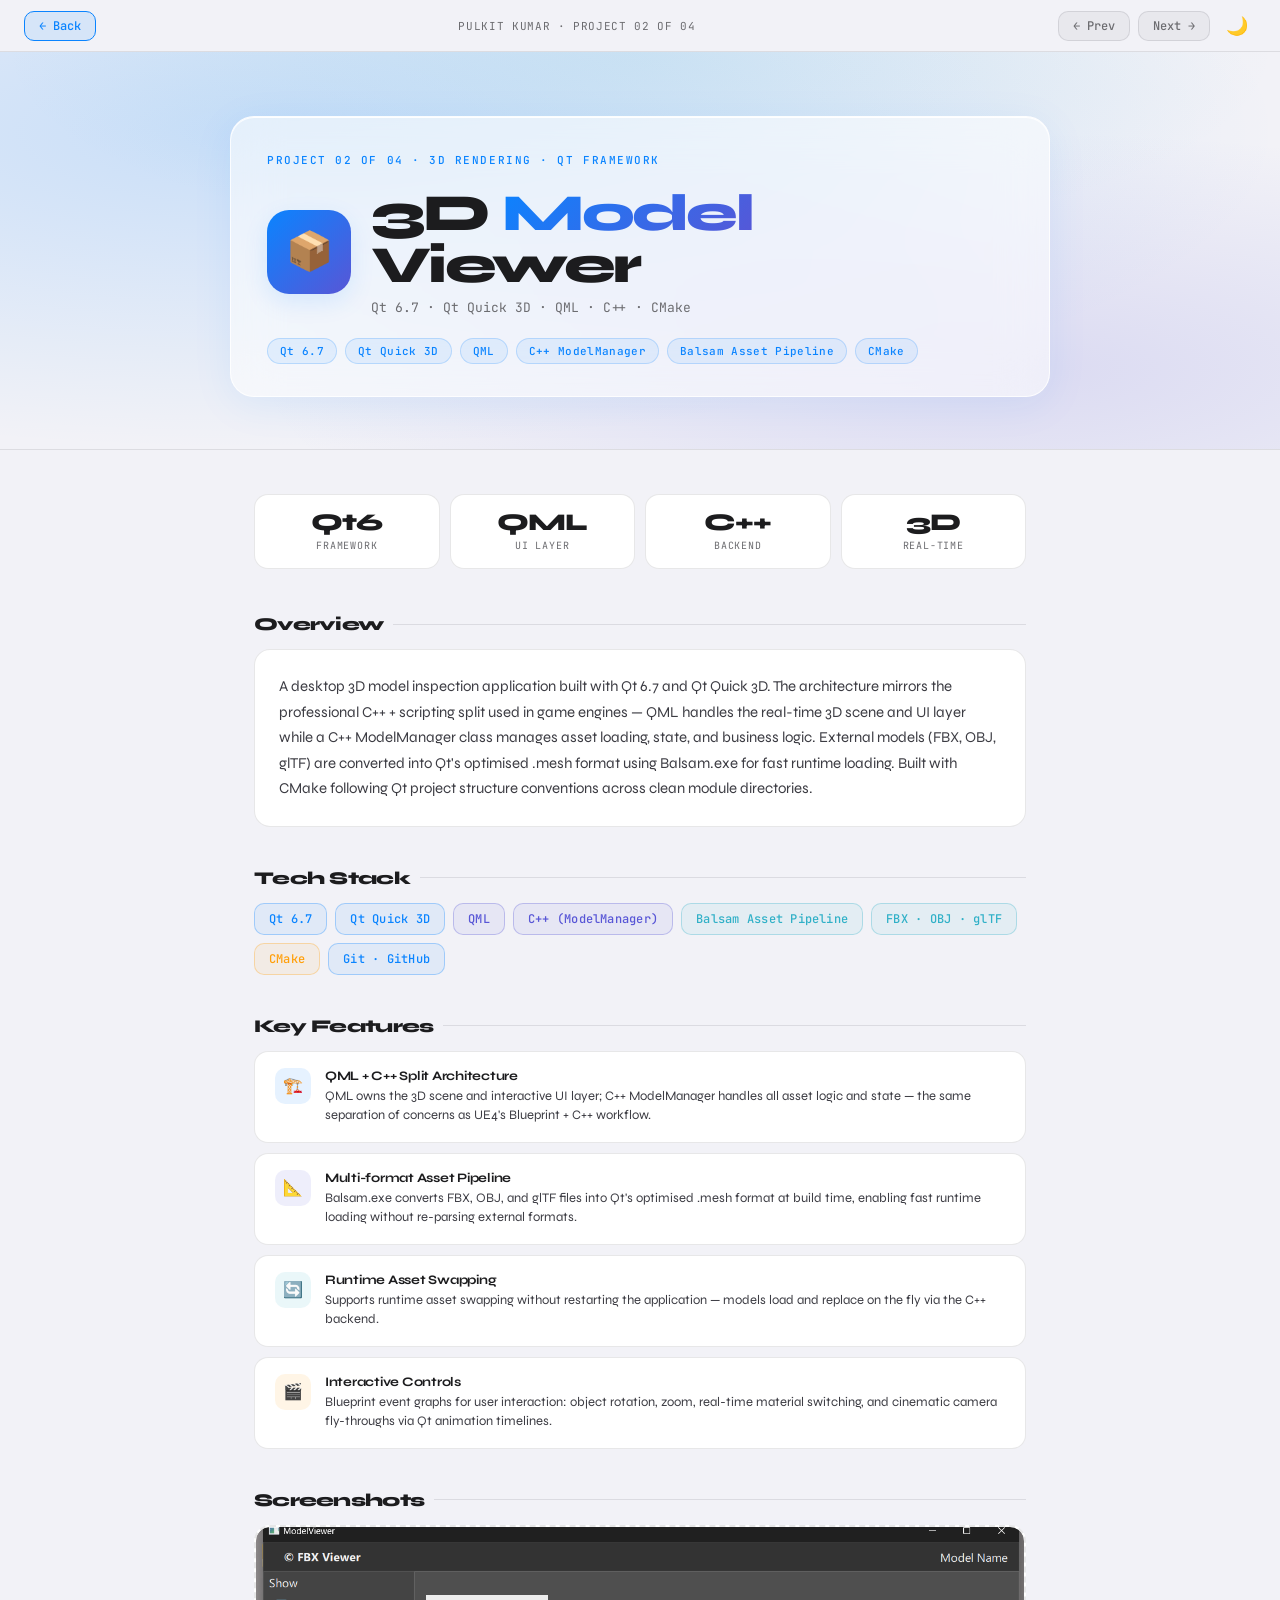
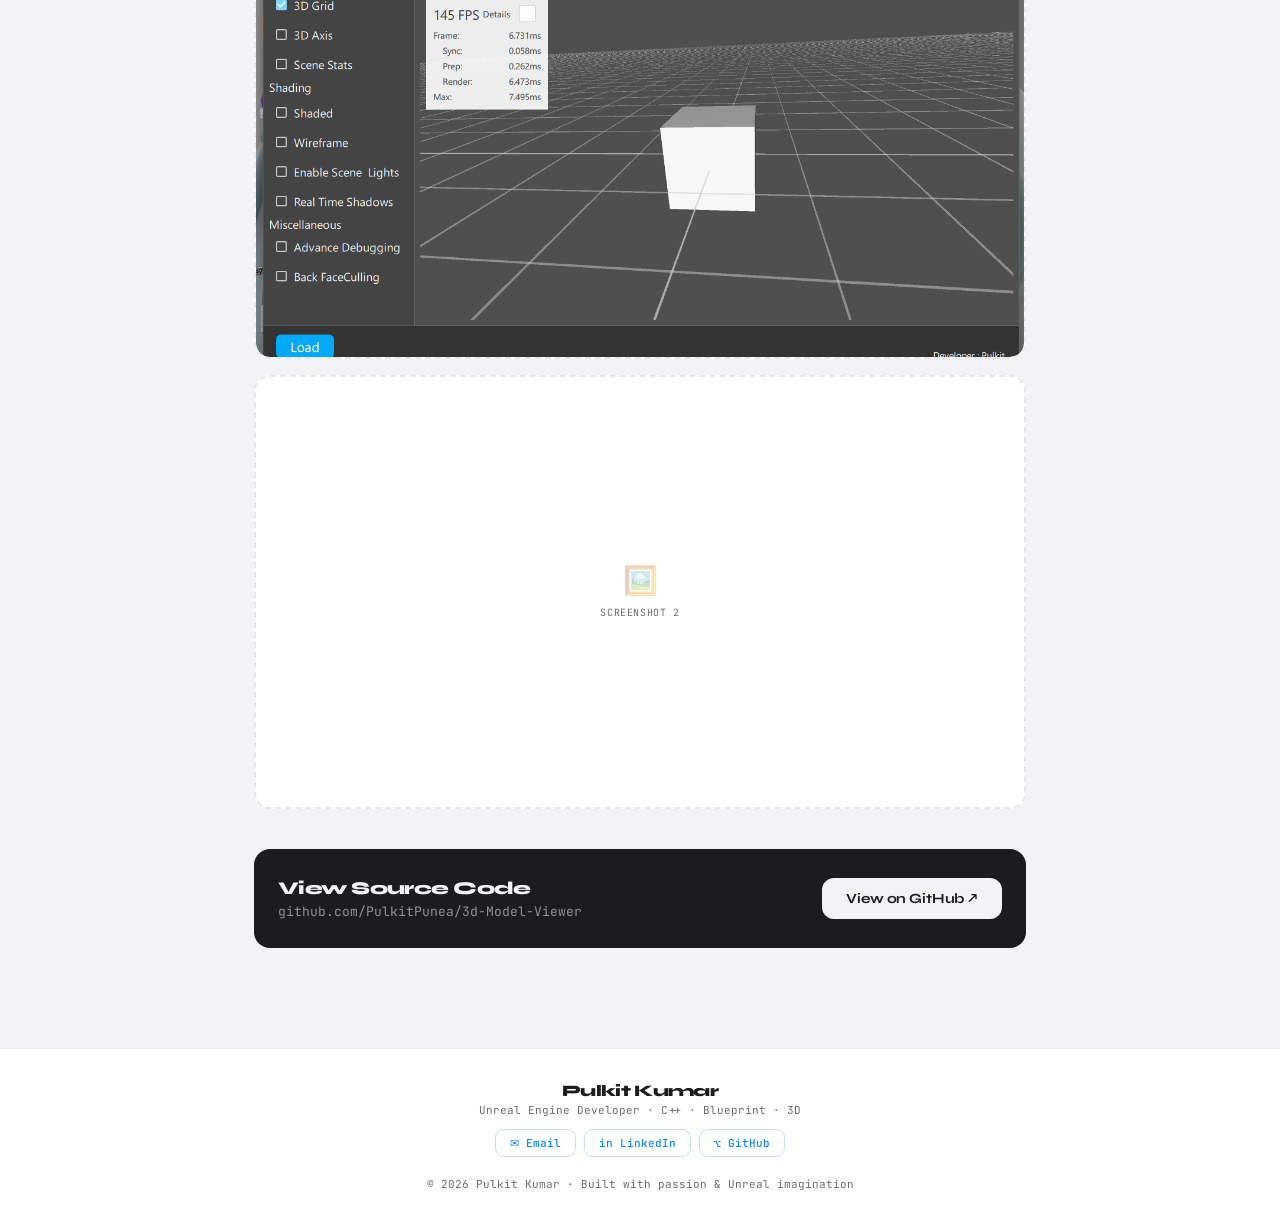
==== commit 1ae04807: "TestChange-0.2" ====
--- a/project-3d-model-viewer.html
+++ b/project-3d-model-viewer.html
@@ -109,11 +109,11 @@
           <div class="ss-label">Screenshot 2</div>
           <img src="" alt="Screenshot 2"/>
         </div>
-        <div class="screenshot-slot">
+        <!-- <div class="screenshot-slot">
           <div class="ss-icon">&#x1F5BC;&#xFE0F;</div>
           <div class="ss-label">Screenshot 3</div>
           <img src="" alt="Screenshot 3"/>
-        </div>
+        </div> -->
         <!-- ADD MORE: copy this block and set src="images/your-screenshot.jpg"
         <div class="screenshot-slot">
           <div class="ss-icon">&#x1F5BC;&#xFE0F;</div>
--- a/style.css
+++ b/style.css
@@ -7,7 +7,7 @@
    Uncomment ONE accent block, keep the rest commented.
    ---------------------------------------------------------- */
 
-/* ── THEME 1: Blue + Indigo (DEFAULT) ── */
+/* ── THEME 1: Blue + Indigo (DEFAULT) ─ */
 :root {
   --accent:  #0A84FF;
   --accent2: #5856D6;
